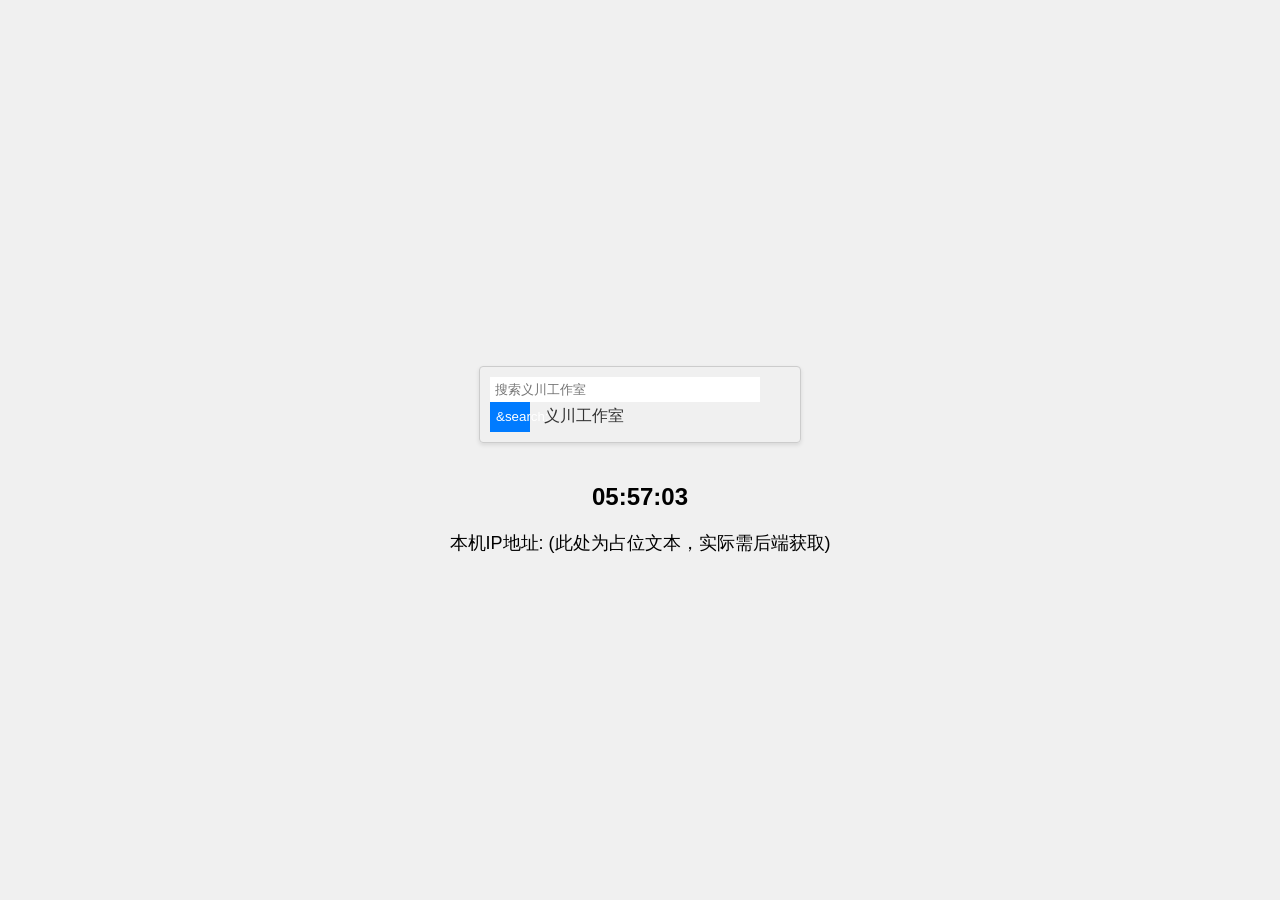
==== index.html @ f769bcee "Add files via upload" ====
<!DOCTYPE html>
<html lang="zh-CN">
<head>
    <meta charset="UTF-8">
    <meta name="viewport" content="width=device-width, initial-scale=1.0">
    <title>义川工作室页面</title>
    <style>
        body {
            font-family: Arial, sans-serif;
            margin: 0;
            padding: 0;
            display: flex;
            flex-direction: column;
            align-items: center;
            justify-content: center;
            height: 100vh;
            background-color: #f0f0f0;
        }
        .search-bar {
            margin-top: 20px;
            width: 300px;
            padding: 10px;
            border: 1px solid #ccc;
            border-radius: 4px;
            box-shadow: 0 2px 4px rgba(0, 0, 0, 0.1);
        }
        .search-bar input {
            width: calc(100% - 40px);
            padding: 5px;
            border: none;
            outline: none;
        }
        .search-bar button {
            width: 40px;
            height: 30px;
            border: none;
            background-color: #007bff;
            color: white;
            cursor: pointer;
        }
        .clock {
            margin-top: 40px;
            font-size: 24px;
            font-weight: bold;
        }
        .ip-address {
            margin-top: 20px;
            font-size: 18px;
        }
    </style>
</head>
<body>
    <div class="search-bar">
        <input type="text" placeholder="搜索义川工作室" readonly onfocus="this.blur()">
        <button>&search;</button>
        <span style="margin-left: 10px; font-size: 16px; color: #333;">义川工作室</span>
    </div>
    <div class="clock" id="clock"></div>
    <div class="ip-address" id="ip-address">本机IP地址: (此处为占位文本，实际需后端获取)</div>

    <script>
        function updateClock() {
            const now = new Date();
            const hours = String(now.getHours()).padStart(2, '0');
            const minutes = String(now.getMinutes()).padStart(2, '0');
            const seconds = String(now.getSeconds()).padStart(2, '0');
            document.getElementById('clock').textContent = `${hours}:${minutes}:${seconds}`;
        }

        setInterval(updateClock, 1000);
        updateClock(); // 立即执行一次以显示当前时间

        // 由于安全限制，网页无法直接获取客户端的本机IP地址，这里仅作为占位示例
        // 实际开发中，可以通过后端服务（如Node.js、PHP等）获取客户端IP地址，并通过Ajax等方式传递给前端显示
    </script>
</body>
</html>
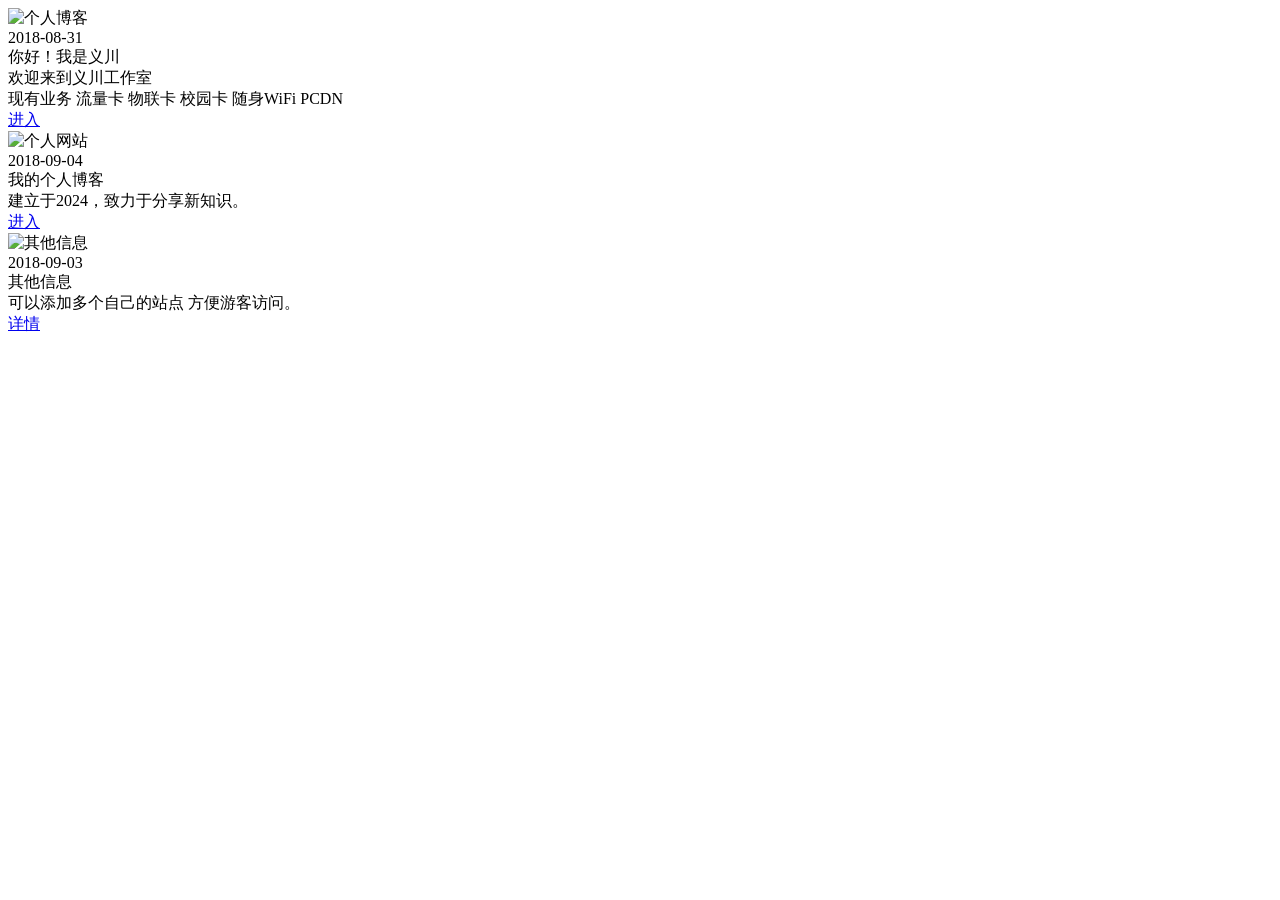
==== commit c51902be: "更新 index.html" ====
--- a/index.html
+++ b/index.html
@@ -1,77 +1,61 @@
 <!DOCTYPE html>
 <html lang="zh-CN">
+
 <head>
-    <meta charset="UTF-8">
-    <meta name="viewport" content="width=device-width, initial-scale=1.0">
-    <title>义川工作室页面</title>
-    <style>
-        body {
-            font-family: Arial, sans-serif;
-            margin: 0;
-            padding: 0;
-            display: flex;
-            flex-direction: column;
-            align-items: center;
-            justify-content: center;
-            height: 100vh;
-            background-color: #f0f0f0;
-        }
-        .search-bar {
-            margin-top: 20px;
-            width: 300px;
-            padding: 10px;
-            border: 1px solid #ccc;
-            border-radius: 4px;
-            box-shadow: 0 2px 4px rgba(0, 0, 0, 0.1);
-        }
-        .search-bar input {
-            width: calc(100% - 40px);
-            padding: 5px;
-            border: none;
-            outline: none;
-        }
-        .search-bar button {
-            width: 40px;
-            height: 30px;
-            border: none;
-            background-color: #007bff;
-            color: white;
-            cursor: pointer;
-        }
-        .clock {
-            margin-top: 40px;
-            font-size: 24px;
-            font-weight: bold;
-        }
-        .ip-address {
-            margin-top: 20px;
-            font-size: 18px;
-        }
-    </style>
+<meta charset="utf-8">
+<title>响应式个人介绍网页</title>
+<meta name="viewport" content="width=device-width, user-scalable=no, initial-scale=1.0, maximum-scale=1.0, minimum-scale=1.0">
+<link rel="stylesheet" href="css/normalize.min.css">
+<link rel="stylesheet" href="css/swiper.min.css">
+<link rel="stylesheet" href="css/style.css">
 </head>
+
 <body>
-    <div class="search-bar">
-        <input type="text" placeholder="搜索义川工作室" readonly onfocus="this.blur()">
-        <button>&search;</button>
-        <span style="margin-left: 10px; font-size: 16px; color: #333;">义川工作室</span>
+<div class="blog-slider">
+    <div class="blog-slider__wrp swiper-wrapper">
+        <div class="blog-slider__item swiper-slide">
+            <div class="blog-slider__img">
+                <img src="imgs/1.png" alt="个人博客">
+            </div>
+            <div class="blog-slider__content">
+                <span class="blog-slider__code">2018-08-31</span>
+                <div class="blog-slider__title">你好！我是义川</div>
+                <div class="blog-slider__text">欢迎来到义川工作室<br>现有业务 流量卡 物联卡 校园卡 随身WiFi PCDN</div>
+                <a href="#" class="blog-slider__button">进入</a>
+            </div>
+        </div>
+
+        <div class="blog-slider__item swiper-slide">
+            <div class="blog-slider__img">
+                <img src="imgs/2.png" alt="个人网站">
+            </div>
+            <div class="blog-slider__content">
+                <span class="blog-slider__code">2018-09-04</span>
+                <div class="blog-slider__title">我的个人博客</div>
+                <div class="blog-slider__text">建立于2024，致力于分享新知识。</div>
+                <a href="https://afqaq.com" class="blog-slider__button">进入</a>
+            </div>
+        </div>
+
+        <div class="blog-slider__item swiper-slide">
+            <div class="blog-slider__img">
+                <img src="imgs/3.png" alt="其他信息">
+            </div>
+            <div class="blog-slider__content">
+                <span class="blog-slider__code">2018-09-03</span>
+                <div class="blog-slider__title">其他信息</div>
+                <div class="blog-slider__text">可以添加多个自己的站点 方便游客访问。</div>
+                <a href="#" class="blog-slider__button">详情</a>
+            </div>
+        </div>
     </div>
-    <div class="clock" id="clock"></div>
-    <div class="ip-address" id="ip-address">本机IP地址: (此处为占位文本，实际需后端获取)</div>
+    <div class="blog-slider__pagination"></div>
+</div>
 
-    <script>
-        function updateClock() {
-            const now = new Date();
-            const hours = String(now.getHours()).padStart(2, '0');
-            const minutes = String(now.getMinutes()).padStart(2, '0');
-            const seconds = String(now.getSeconds()).padStart(2, '0');
-            document.getElementById('clock').textContent = `${hours}:${minutes}:${seconds}`;
-        }
+<script src="js/jquery.min.js"></script>
+<script src="js/swiper.min.js"></script>
+<script src="js/index.js"></script>
 
-        setInterval(updateClock, 1000);
-        updateClock(); // 立即执行一次以显示当前时间
+</body>
 
-        // 由于安全限制，网页无法直接获取客户端的本机IP地址，这里仅作为占位示例
-        // 实际开发中，可以通过后端服务（如Node.js、PHP等）获取客户端IP地址，并通过Ajax等方式传递给前端显示
-    </script>
-</body>
 </html>
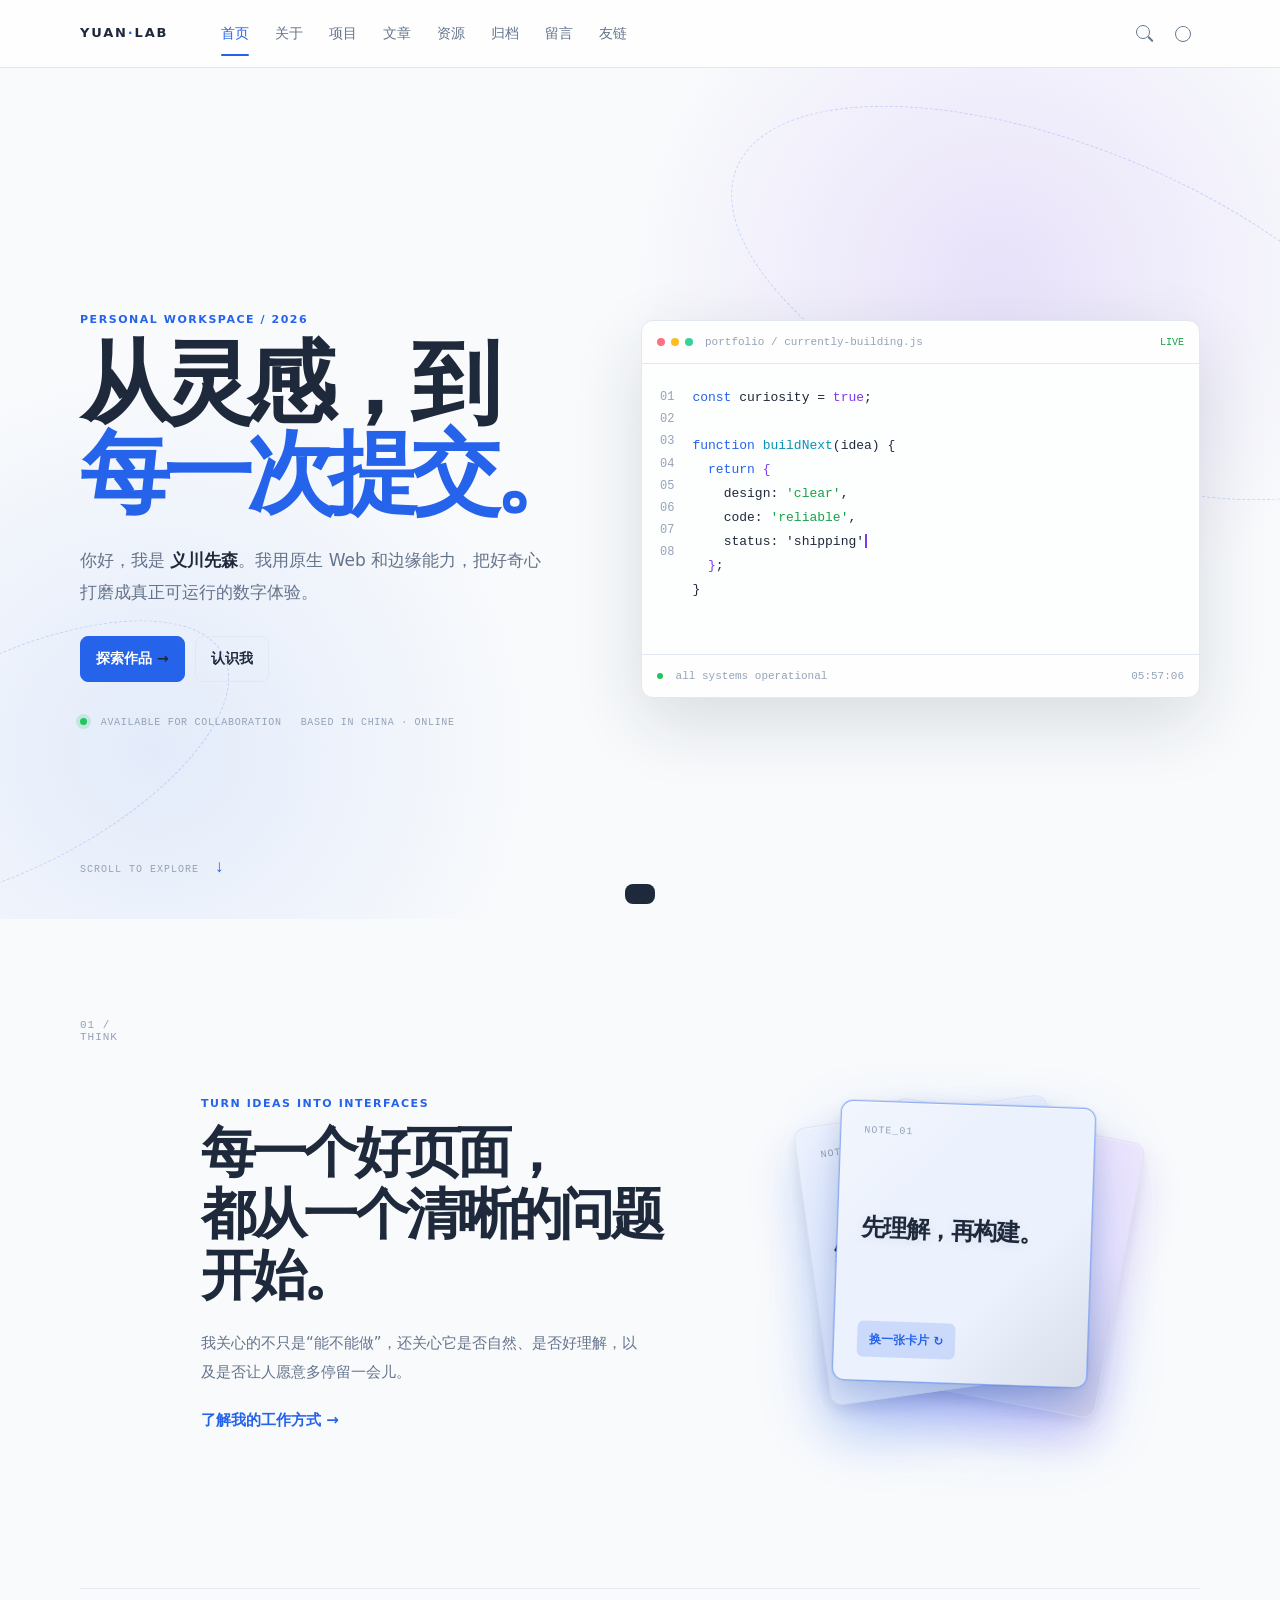
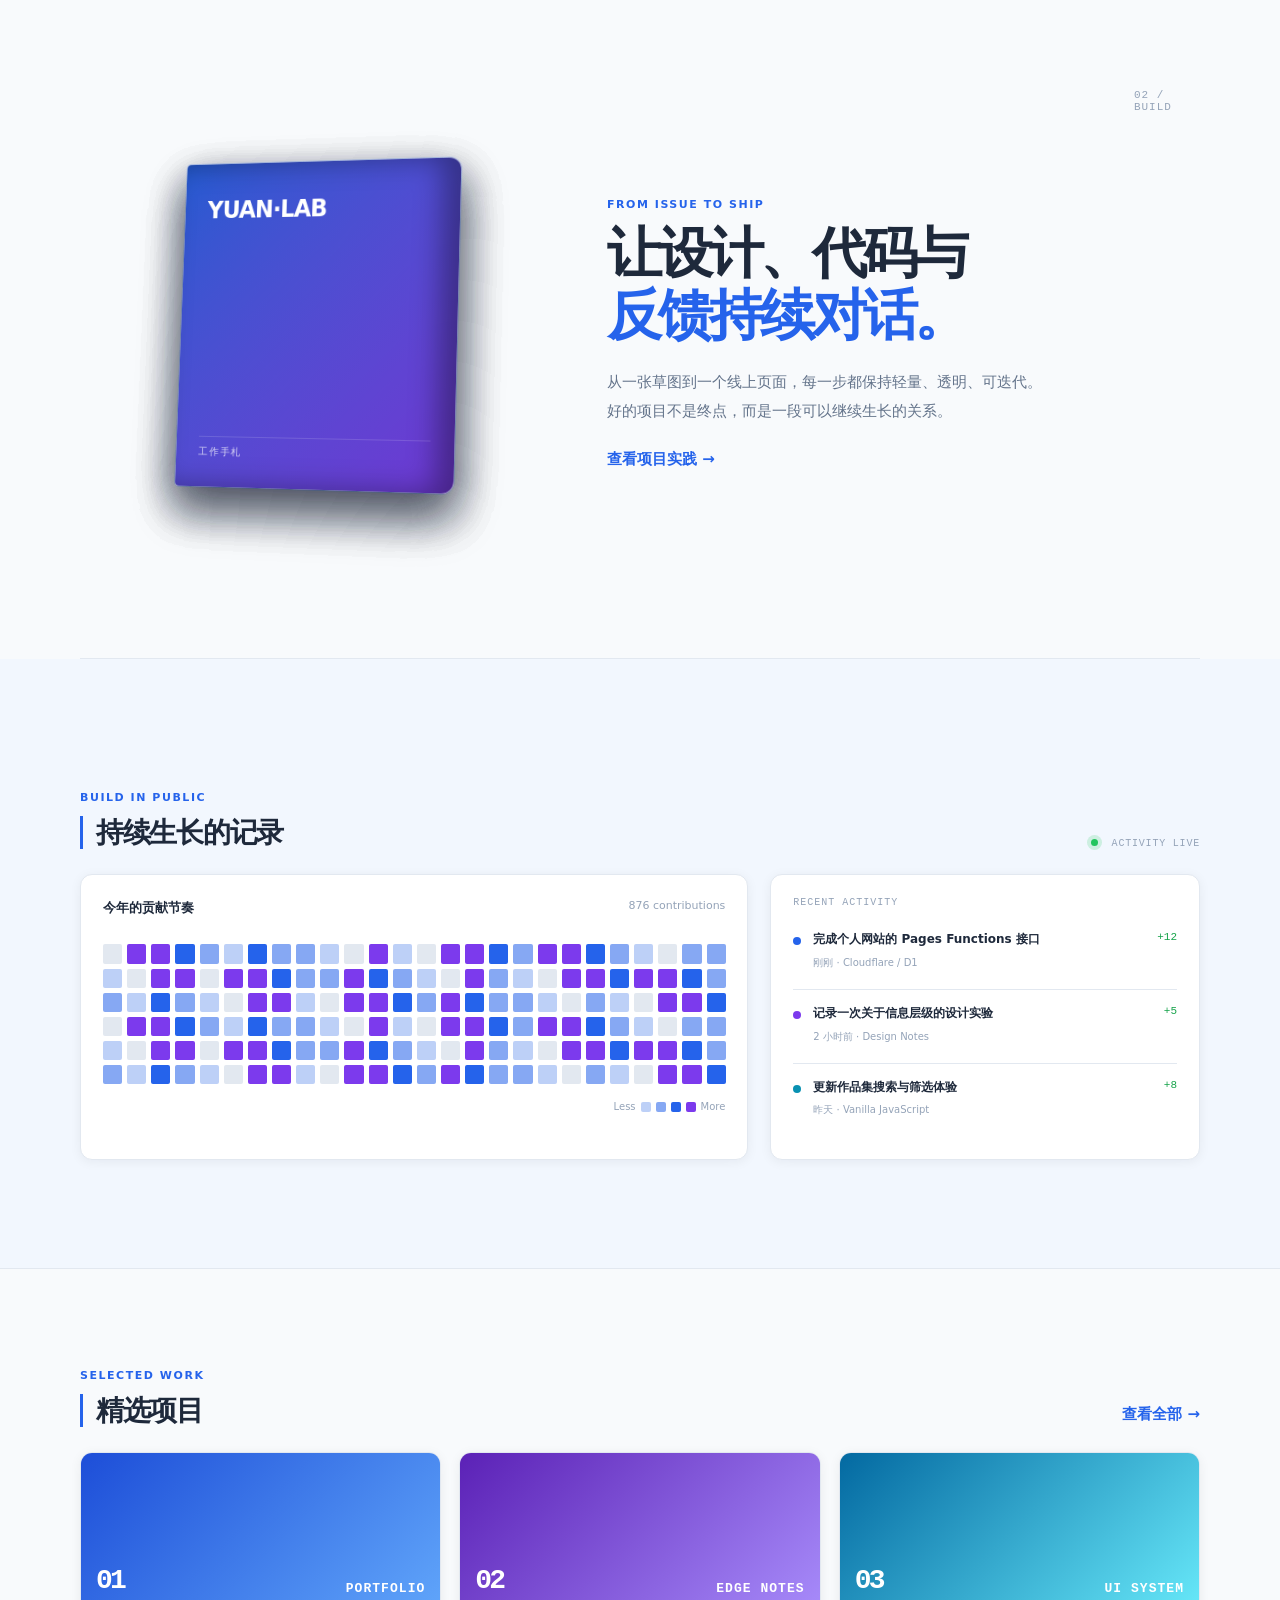
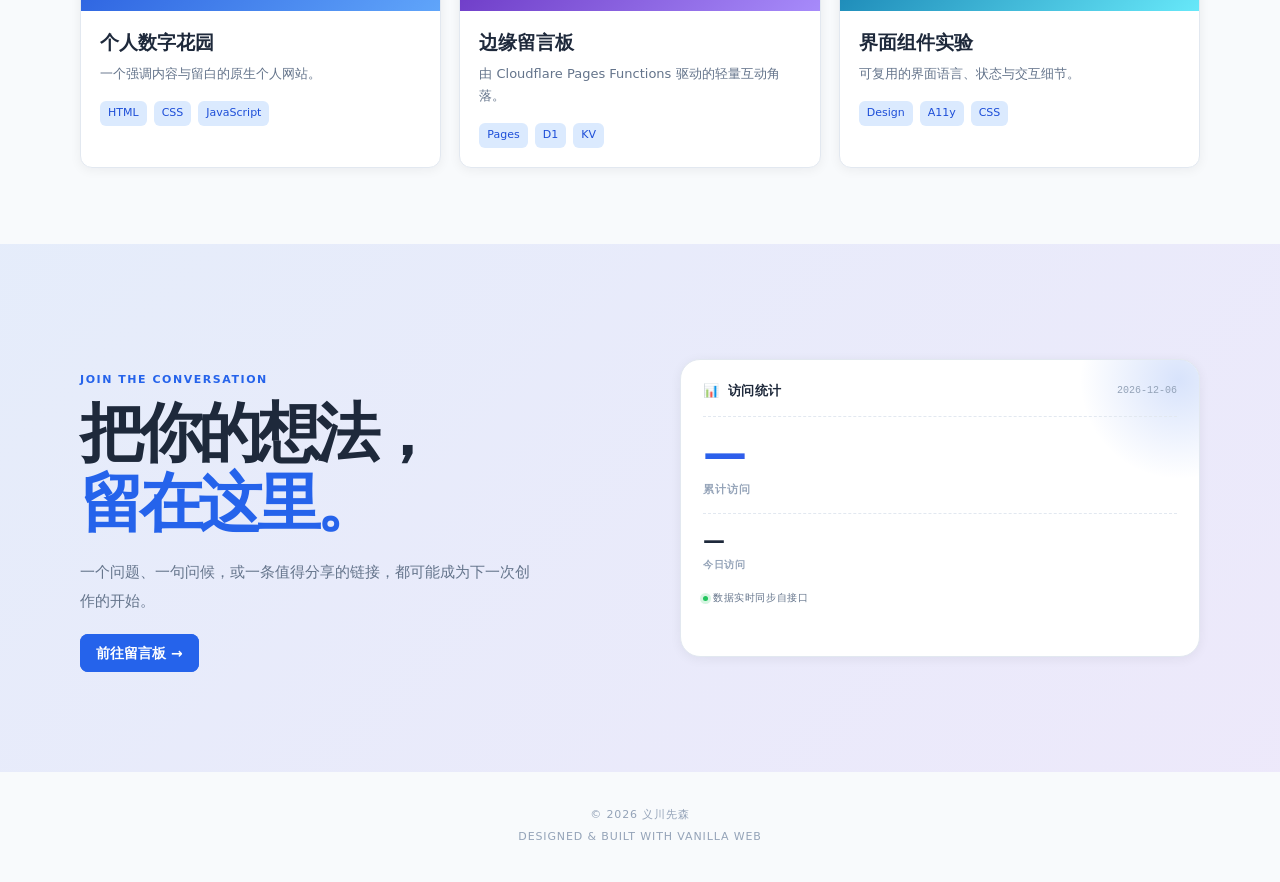
==== commit 470ad85d: "Add files via upload" ====
--- a/index.html
+++ b/index.html
@@ -1,61 +1,73 @@
-<!DOCTYPE html>
+<!-- 文件：index.html -->
+<!doctype html>
 <html lang="zh-CN">
+<head>
+  <meta charset="UTF-8">
+  <meta name="viewport" content="width=device-width, initial-scale=1.0">
+  <meta name="description" content="义川先森的个人作品集与数字工作台">
+  <title>义川先森 · 个人网站</title>
+  <link rel="stylesheet" href="assets/css/style.css">
+</head>
+<body data-page="home" class="gh-home">
+  <div class="scroll-progress" id="scrollProgress"></div>
+  <header class="site-header">
+    <div class="nav-shell">
+      <a class="brand" href="index.html">YUAN<span>·</span>LAB</a>
+      <button class="menu-button" type="button" aria-label="打开导航" aria-expanded="false"><i></i><i></i></button>
+      <nav class="site-nav" aria-label="主导航"><a href="index.html">首页</a><a href="about.html">关于</a><a href="projects.html">项目</a><a href="articles.html">文章</a><a href="resources.html">资源</a><a href="archive.html">归档</a><a href="guestbook.html">留言</a><a href="friends.html">友链</a></nav>
+      <div class="nav-actions"><button class="search-button" type="button" aria-label="搜索" title="搜索（Ctrl / ⌘ + K）"></button><button class="theme-button" type="button" aria-label="切换主题"><span></span></button></div>
+    </div>
+  </header>
+  <main>
+    <section class="launch-hero">
+      <div class="hero-orbit orbit-one" aria-hidden="true"></div><div class="hero-orbit orbit-two" aria-hidden="true"></div>
+      <div class="page-shell launch-layout">
+        <div class="launch-copy home-reveal"><p class="eyebrow">PERSONAL WORKSPACE / 2026</p><h1>从灵感，到<br><span>每一次提交。</span></h1><p>你好，我是 <b>义川先森</b>。我用原生 Web 和边缘能力，把好奇心打磨成真正可运行的数字体验。</p><div class="button-row"><a class="button button-primary" href="projects.html">探索作品 <b>→</b></a><a class="button button-secondary" href="about.html">认识我</a></div><div class="hero-proof"><span><i></i> AVAILABLE FOR COLLABORATION</span><span>BASED IN CHINA · ONLINE</span></div></div>
+        <div class="workbench home-reveal" id="workbench" aria-label="动态代码工作台">
+          <div class="workbench-top"><div class="traffic"><i></i><i></i><i></i></div><span>portfolio / currently-building.js</span><em id="workbenchState">LIVE</em></div>
+          <div class="code-area"><div class="code-numbers">01<br>02<br>03<br>04<br>05<br>06<br>07<br>08</div><pre><code><span class="code-key">const</span> curiosity = <span class="code-value">true</span>;
 
-<head>
-<meta charset="utf-8">
-<title>响应式个人介绍网页</title>
-<meta name="viewport" content="width=device-width, user-scalable=no, initial-scale=1.0, maximum-scale=1.0, minimum-scale=1.0">
-<link rel="stylesheet" href="css/normalize.min.css">
-<link rel="stylesheet" href="css/swiper.min.css">
-<link rel="stylesheet" href="css/style.css">
-</head>
+<span class="code-key">function</span> <span class="code-fn">buildNext</span>(idea) {
+  <span class="code-key">return</span> <span class="code-value">{</span>
+    design: <span class="code-string">'clear'</span>,
+    code: <span class="code-string">'reliable'</span>,
+    status: <span id="typingLine" class="typing-line"></span>
+  <span class="code-value">}</span>;
+}</code></pre></div>
+          <div class="workbench-bottom"><span><b></b> all systems operational</span><span id="workbenchClock">--:--:--</span></div>
+        </div>
+      </div>
+      <div class="hero-scroll">SCROLL TO EXPLORE <span>↓</span></div>
+    </section>
 
-<body>
-<div class="blog-slider">
-    <div class="blog-slider__wrp swiper-wrapper">
-        <div class="blog-slider__item swiper-slide">
-            <div class="blog-slider__img">
-                <img src="imgs/1.png" alt="个人博客">
-            </div>
-            <div class="blog-slider__content">
-                <span class="blog-slider__code">2018-08-31</span>
-                <div class="blog-slider__title">你好！我是义川</div>
-                <div class="blog-slider__text">欢迎来到义川工作室<br>现有业务 流量卡 物联卡 校园卡 随身WiFi PCDN</div>
-                <a href="#" class="blog-slider__button">进入</a>
-            </div>
+    <section class="story-section story-code page-shell home-reveal">
+      <div class="story-index">01 / THINK</div><div class="story-copy"><p class="eyebrow">TURN IDEAS INTO INTERFACES</p><h2>每一个好页面，<br>都从一个清晰的问题开始。</h2><p>我关心的不只是“能不能做”，还关心它是否自然、是否好理解，以及是否让人愿意多停留一会儿。</p><a class="text-link" href="about.html">了解我的工作方式 <span>→</span></a></div>
+      <div class="idea-stack" aria-label="交互式想法卡片"><article class="idea-card idea-back"><small>NOTE_03</small><strong>可访问性<br>也是美感</strong></article><article class="idea-card idea-mid"><small>NOTE_02</small><strong>细节决定<br>体验温度</strong></article><article class="idea-card idea-front" data-theme="0"><small id="ideaTag">NOTE_01</small><strong id="ideaText">先理解，再构建。</strong><button type="button" id="shuffleIdeas">换一张卡片 ↻</button></article></div>
+    </section>
+
+    <section class="story-section story-flow page-shell home-reveal">
+      <div class="book-scene" id="bookScene">
+        <div class="book-shadow"></div>
+        <div class="book" id="book" role="button" tabindex="0" aria-label="点击翻页">
+          <div class="book-cover book-cover-back"><span>WORKBOOK</span><em>v1.0</em></div>
+          <div class="book-page book-page-0"><div class="page-face page-face-front"><div class="page-num">01 / 04</div><div class="page-content"><h3>正在解决什么？</h3><p>从一个具体的问题出发，而不是从一个炫目的效果。把问题说清楚，答案才会有方向。</p><small class="page-tag">发现 · DISCOVER</small></div></div><div class="page-face page-face-back"><div class="page-back-num">01</div><div class="page-back-pattern"></div><div class="page-back-text">THINK</div></div></div>
+          <div class="book-page book-page-1"><div class="page-face page-face-front"><div class="page-num">02 / 04</div><div class="page-content"><h3>页面应该如何呼吸？</h3><p>安排信息的层次、留白的节奏与动效的语气，让用户自然而然地理解并做出行动。</p><small class="page-tag">设计 · DESIGN</small></div></div><div class="page-face page-face-back"><div class="page-back-num">02</div><div class="page-back-pattern"></div><div class="page-back-text">DESIGN</div></div></div>
+          <div class="book-page book-page-2"><div class="page-face page-face-front"><div class="page-num">03 / 04</div><div class="page-content"><h3>代码是否值得信任？</h3><p>可维护、可访问、可迭代——把工程的稳固，作为体验的地基。</p><small class="page-tag">构建 · BUILD</small></div></div><div class="page-face page-face-back"><div class="page-back-num">03</div><div class="page-back-pattern"></div><div class="page-back-text">BUILD</div></div></div>
+          <div class="book-page book-page-3"><div class="page-face page-face-front"><div class="page-num">04 / 04</div><div class="page-content"><h3>下一步怎样继续长？</h3><p>好的项目不是终点，而是一段可以持续生长的关系。上线只是对话的开始。</p><small class="page-tag">迭代 · ITERATE</small></div></div><div class="page-face page-face-back"><div class="page-back-num">04</div><div class="page-back-pattern"></div><div class="page-back-text">ITERATE</div></div></div>
+          <div class="book-cover book-cover-front"><span>YUAN·LAB</span><em>工作手札</em></div>
         </div>
+        </div>
+      </div>
+      <div class="story-copy"><p class="eyebrow">FROM ISSUE TO SHIP</p><h2>让设计、代码与<br><span>反馈持续对话。</span></h2><p>从一张草图到一个线上页面，每一步都保持轻量、透明、可迭代。好的项目不是终点，而是一段可以继续生长的关系。</p><a class="text-link" href="projects.html">查看项目实践 <span>→</span></a></div><div class="story-index">02 / BUILD</div>
+    </section>
 
-        <div class="blog-slider__item swiper-slide">
-            <div class="blog-slider__img">
-                <img src="imgs/2.png" alt="个人网站">
-            </div>
-            <div class="blog-slider__content">
-                <span class="blog-slider__code">2018-09-04</span>
-                <div class="blog-slider__title">我的个人博客</div>
-                <div class="blog-slider__text">建立于2024，致力于分享新知识。</div>
-                <a href="https://afqaq.com" class="blog-slider__button">进入</a>
-            </div>
-        </div>
+    <section class="activity-section home-reveal"><div class="page-shell"><div class="section-heading"><div><p class="eyebrow">BUILD IN PUBLIC</p><h2>持续生长的记录</h2></div><span class="live-label"><i></i> ACTIVITY LIVE</span></div><div class="activity-layout"><div class="contribution-card"><div class="contribution-head"><strong>今年的贡献节奏</strong><span id="contributionCount">0 contributions</span></div><div class="contribution-grid" id="contributionGrid" aria-label="贡献热力图"></div><div class="contribution-legend"><span>Less</span><i></i><i></i><i></i><i></i><span>More</span></div></div><div class="activity-stream"><p class="stream-title">RECENT ACTIVITY</p><article><i class="stream-dot blue"></i><div><strong>完成个人网站的 Pages Functions 接口</strong><small>刚刚 · Cloudflare / D1</small></div><span>+12</span></article><article><i class="stream-dot purple"></i><div><strong>记录一次关于信息层级的设计实验</strong><small>2 小时前 · Design Notes</small></div><span>+5</span></article><article><i class="stream-dot cyan"></i><div><strong>更新作品集搜索与筛选体验</strong><small>昨天 · Vanilla JavaScript</small></div><span>+8</span></article></div></div></div></section>
 
-        <div class="blog-slider__item swiper-slide">
-            <div class="blog-slider__img">
-                <img src="imgs/3.png" alt="其他信息">
-            </div>
-            <div class="blog-slider__content">
-                <span class="blog-slider__code">2018-09-03</span>
-                <div class="blog-slider__title">其他信息</div>
-                <div class="blog-slider__text">可以添加多个自己的站点 方便游客访问。</div>
-                <a href="#" class="blog-slider__button">详情</a>
-            </div>
-        </div>
-    </div>
-    <div class="blog-slider__pagination"></div>
-</div>
+    <section class="feature-section page-shell home-reveal"><div class="section-heading"><div><p class="eyebrow">SELECTED WORK</p><h2>精选项目</h2></div><a class="text-link" href="projects.html">查看全部 <span>→</span></a></div><div class="project-grid project-grid-home"><article class="project-card"><div class="cover cover-a"><small>01</small><span>PORTFOLIO</span></div><div class="card-content"><h3>个人数字花园</h3><p>一个强调内容与留白的原生个人网站。</p><div class="tag-row"><span>HTML</span><span>CSS</span><span>JavaScript</span></div></div></article><article class="project-card"><div class="cover cover-b"><small>02</small><span>EDGE NOTES</span></div><div class="card-content"><h3>边缘留言板</h3><p>由 Cloudflare Pages Functions 驱动的轻量互动角落。</p><div class="tag-row"><span>Pages</span><span>D1</span><span>KV</span></div></div></article><article class="project-card"><div class="cover cover-c"><small>03</small><span>UI SYSTEM</span></div><div class="card-content"><h3>界面组件实验</h3><p>可复用的界面语言、状态与交互细节。</p><div class="tag-row"><span>Design</span><span>A11y</span><span>CSS</span></div></div></article></div></section>
 
-<script src="js/jquery.min.js"></script>
-<script src="js/swiper.min.js"></script>
-<script src="js/index.js"></script>
-
-</body>
-
-</html>+    <section class="community-section home-reveal"><div class="page-shell community-grid"><div><p class="eyebrow">JOIN THE CONVERSATION</p><h2>把你的想法，<br><span>留在这里。</span></h2><p>一个问题、一句问候，或一条值得分享的链接，都可能成为下一次创作的开始。</p><a class="button button-primary" href="guestbook.html">前往留言板 <b>→</b></a></div><div class="visit-card"><div class="visit-top"><span>📊 访问统计</span><small id="visitDate">—</small></div><div class="visit-main"><strong id="visitTotal">—</strong><span>累计访问</span></div><div class="visit-meta"><div><em id="visitToday">—</em><small>今日访问</small></div></div><p class="visit-tip">数据实时同步自接口</p></div></div></div></section>
+  </main>
+  <footer class="site-footer"><p>© <span class="current-year"></span> <span class="replace-me">义川先森</span></p><p>DESIGNED &amp; BUILT WITH VANILLA WEB</p></footer>
+  <div class="search-dialog" id="searchDialog" aria-hidden="true"><div class="search-panel" role="dialog" aria-modal="true" aria-label="全站搜索"><div class="search-field"><span></span><input id="globalSearchInput" type="search" placeholder="搜索项目、技术栈…" autocomplete="off"><button id="clearGlobalSearch" type="button" aria-label="清空搜索">×</button><kbd>ESC</kbd></div><p>输入后按回车，跳转到项目页查看结果。</p></div></div>
+  <div class="toast" id="toast" role="status" aria-live="polite"></div><script src="assets/js/main.js"></script>
+</body></html>
--- a/assets/css/style.css
+++ b/assets/css/style.css
@@ -0,0 +1,297 @@
+/* 文件：assets/css/style.css */
+/* 全局设计 Token：亮色默认值 */
+:root{--bg:#f8fafc;--surface:#fff;--nav:rgba(255,255,255,.8);--primary:#2563eb;--primary-hover:#1d4ed8;--accent:#7c3aed;--text:#1e293b;--text-2:#64748b;--text-3:#94a3b8;--line:#e2e8f0;--soft:#eff6ff;--tag-bg:#dbeafe;--tag-text:#1d4ed8;--radius-sm:6px;--radius-md:12px;--radius-lg:20px;--shadow:0 2px 12px rgba(15,23,42,.06);--shadow-hover:0 8px 24px rgba(15,23,42,.1);--ease:cubic-bezier(.4,0,.2,1);--duration:240ms;color-scheme:light}
+/* 暗色 Token：body 类名切换 */
+body.dark{--bg:#0f172a;--surface:#1e293b;--nav:rgba(15,23,42,.8);--primary:#60a5fa;--primary-hover:#93c5fd;--accent:#a78bfa;--text:#f1f5f9;--text-2:#94a3b8;--text-3:#64748b;--line:#334155;--soft:#172b47;--tag-bg:#1d3b61;--tag-text:#93c5fd;--shadow:0 2px 12px rgba(0,0,0,.18);--shadow-hover:0 8px 24px rgba(0,0,0,.28);color-scheme:dark}
+@media(prefers-color-scheme:dark){body:not(.light){--bg:#0f172a;--surface:#1e293b;--nav:rgba(15,23,42,.8);--primary:#60a5fa;--primary-hover:#93c5fd;--accent:#a78bfa;--text:#f1f5f9;--text-2:#94a3b8;--text-3:#64748b;--line:#334155;--soft:#172b47;--tag-bg:#1d3b61;--tag-text:#93c5fd;--shadow:0 2px 12px rgba(0,0,0,.18);--shadow-hover:0 8px 24px rgba(0,0,0,.28);color-scheme:dark}}
+*{box-sizing:border-box}html{scroll-behavior:smooth}body{margin:0;background:var(--bg);color:var(--text);font:15px/1.7 system-ui,-apple-system,"Segoe UI","PingFang SC",sans-serif;transition:background var(--duration) var(--ease),color var(--duration) var(--ease)}button,input,textarea{font:inherit}button{cursor:pointer}a{color:inherit}.site-header{height:68px;position:sticky;top:0;z-index:20;background:var(--nav);border-bottom:1px solid var(--line);backdrop-filter:blur(16px);transition:background var(--duration) var(--ease)}.nav-shell,.page-shell{width:min(1120px,calc(100% - 48px));margin:auto}.nav-shell{height:100%;display:flex;align-items:center}.brand{font-weight:800;font-size:13px;letter-spacing:.14em;text-decoration:none}.brand span,.page-title span{color:var(--primary)}.site-nav{display:flex;align-items:center;gap:4px;margin-left:42px}.site-nav a{position:relative;color:var(--text-2);font-size:14px;text-decoration:none;padding:23px 11px;transition:color var(--duration) var(--ease)}.site-nav a:after{content:"";position:absolute;height:2px;border-radius:2px;background:var(--primary);left:11px;right:11px;bottom:12px;transform:scaleX(0);transition:transform var(--duration) var(--ease)}.site-nav a:hover,.site-nav a.active{color:var(--primary)}.site-nav a.active:after{transform:scaleX(1)}.nav-actions{display:flex;gap:5px;margin-left:auto}.search-button,.theme-button,.menu-button{width:34px;height:34px;border:0;background:transparent;border-radius:var(--radius-sm);position:relative;color:var(--text-2)}.search-button:hover,.theme-button:hover,.menu-button:hover{background:var(--soft);color:var(--primary)}.search-button:before{content:"";position:absolute;width:12px;height:12px;border:1.8px solid currentColor;border-radius:50%;left:9px;top:8px}.search-button:after{content:"";position:absolute;width:7px;height:1.8px;background:currentColor;rotate:45deg;left:20px;top:21px;border-radius:2px}.theme-button span{position:absolute;inset:9px;border:1.7px solid currentColor;border-radius:50%;overflow:hidden}.theme-button span:after{content:"";position:absolute;background:var(--nav);width:10px;height:10px;border-radius:50%;left:4px;top:-3px}.menu-button{display:none;margin-left:auto}.menu-button i{display:block;width:16px;height:1.5px;background:currentColor;margin:4px auto}.hero{text-align:center;min-height:510px;padding:80px 0 95px;display:flex;flex-direction:column;align-items:center;justify-content:center}.avatar{width:106px;height:106px;border-radius:50%;padding:3px;background:linear-gradient(135deg,var(--primary),var(--accent));display:grid;place-items:center;color:#fff;font-weight:800;font-size:29px;letter-spacing:-.1em;box-shadow:var(--shadow);background-clip:padding-box;border:1px solid transparent;position:relative;transition:transform var(--duration) var(--ease)}.avatar:before{content:"";position:absolute;inset:2px;border-radius:50%;background:linear-gradient(135deg,var(--primary),var(--accent));z-index:-1}.avatar:hover{transform:scale(1.055)}.eyebrow{color:var(--primary);font-size:11px;font-weight:700;letter-spacing:.14em;margin:22px 0 8px}.hero h1,.page-title{font-size:clamp(2.8rem,6vw,5rem);line-height:1.08;letter-spacing:-.07em;margin:0}.hero-copy,.page-lead{max-width:580px;color:var(--text-2);font-size:17px;margin:18px auto 28px}.button-row{display:flex;flex-wrap:wrap;justify-content:center;gap:10px}.button{padding:10px 15px;border-radius:8px;text-decoration:none;border:1px solid var(--line);font-weight:650;font-size:14px;transition:transform var(--duration) var(--ease),box-shadow var(--duration) var(--ease),background var(--duration) var(--ease)}.button:hover{transform:translateY(-2px);box-shadow:var(--shadow-hover)}.button-primary{background:var(--primary);border-color:var(--primary);color:#fff}.button-primary:hover{background:var(--primary-hover)}.button-secondary{background:transparent;color:var(--text)}.button-secondary:hover{background:var(--soft);color:var(--primary)}.feature-section,.content-section{padding:76px 0}.section-heading{display:flex;justify-content:space-between;align-items:end;margin-bottom:25px}.section-heading h2{font-size:28px;line-height:1.2;letter-spacing:-.045em;margin:0;padding-left:13px;border-left:3px solid var(--primary)}.text-link{color:var(--primary);font-weight:650;text-decoration:none}.text-link span{transition:translate var(--duration) var(--ease)}.text-link:hover span{translate:4px}.project-grid{display:grid;gap:18px}.project-grid-home{grid-template-columns:repeat(3,1fr)}.project-grid-full{grid-template-columns:repeat(2,1fr)}.project-card{background:var(--surface);border:1px solid var(--line);border-radius:var(--radius-md);overflow:hidden;box-shadow:var(--shadow);transition:transform var(--duration) var(--ease),box-shadow var(--duration) var(--ease)}.project-card:hover{transform:translateY(-4px);box-shadow:var(--shadow-hover)}.project-card:hover h3{color:var(--primary)}.cover{height:158px;position:relative;display:flex;align-items:end;justify-content:space-between;padding:15px;color:#fff;font:600 13px ui-monospace,SFMono-Regular,monospace;letter-spacing:.08em}.cover small{font-size:28px;letter-spacing:-.1em}.cover-a{background:linear-gradient(135deg,#1d4ed8,#60a5fa)}.cover-b{background:linear-gradient(135deg,#5b21b6,#a78bfa)}.cover-c{background:linear-gradient(135deg,#0369a1,#67e8f9)}.cover-d{background:linear-gradient(135deg,#9a3412,#fdba74)}.card-content{padding:19px}.card-content h3{font-size:19px;line-height:1.35;margin:0 0 7px;transition:color var(--duration) var(--ease)}.card-content p{color:var(--text-2);font-size:13px;margin:0 0 16px}.tag-row{display:flex;gap:7px;flex-wrap:wrap}.tag-row span{color:var(--tag-text);background:var(--tag-bg);font-size:11px;padding:3px 8px;border-radius:var(--radius-sm);transition:background var(--duration) var(--ease)}.visit-strip{background:var(--soft);border-top:1px solid var(--line);border-bottom:1px solid var(--line);text-align:center;padding:35px 0}.visit-strip p,.visit-strip span{color:var(--text-2);margin:0}.visit-strip strong{font-size:clamp(2.5rem,6vw,4rem);line-height:1;letter-spacing:-.08em;color:var(--primary);padding:0 8px}.visit-strip small{display:block;color:var(--text-3);font-size:11px;margin-top:9px}.site-footer{text-align:center;color:var(--text-3);font-size:11px;letter-spacing:.08em;padding:30px 20px}.site-footer p{margin:4px}.page-main{padding:72px 0 100px}.page-lead{margin:17px 0 40px}.title-rule{width:68px;border-top:2px solid var(--primary);margin:22px 0 38px}.intro-copy{max-width:800px;display:grid;grid-template-columns:1fr 1fr;gap:35px;font-size:17px;line-height:1.9}.intro-copy p{margin:0}.intro-copy strong{color:var(--primary)}.skill-groups{display:grid;grid-template-columns:repeat(3,1fr);gap:16px}.skill-groups article,.timeline article{background:var(--surface);border:1px solid var(--line);border-radius:var(--radius-md);padding:19px;box-shadow:var(--shadow);transition:transform var(--duration) var(--ease),box-shadow var(--duration) var(--ease)}.skill-groups article:hover,.timeline article:hover{transform:translateY(-3px);box-shadow:var(--shadow-hover)}.skill-groups h3{font-size:15px;margin:0 0 14px}.timeline{list-style:none;margin:0;padding:0 0 0 25px;border-left:1px solid var(--line)}.timeline li{display:grid;grid-template-columns:100px 1fr;gap:20px;position:relative;padding-bottom:24px}.timeline li:before{content:"";position:absolute;left:-30px;top:20px;width:9px;height:9px;border-radius:50%;background:var(--primary);box-shadow:0 0 0 4px var(--bg)}.timeline time{color:var(--primary);font-size:13px;font-weight:700;padding-top:17px}.timeline h3{font-size:16px;margin:0 0 5px}.timeline p{color:var(--text-2);font-size:14px;margin:0}.project-tools{display:flex;gap:16px;align-items:center;margin-bottom:16px}.inline-search{height:42px;min-width:285px;flex:1;display:flex;align-items:center;gap:8px;border:1px solid var(--line);border-radius:8px;background:var(--surface);padding:0 11px;transition:border var(--duration) var(--ease),box-shadow var(--duration) var(--ease)}.inline-search:focus-within{border-color:var(--primary);box-shadow:0 0 0 3px color-mix(in srgb,var(--primary) 16%,transparent)}.inline-search span,.search-field>span{width:14px;height:14px;border:1.5px solid var(--text-3);border-radius:50%;position:relative;flex:none}.inline-search span:after,.search-field>span:after{content:"";position:absolute;width:6px;height:1.5px;background:var(--text-3);rotate:45deg;right:-4px;bottom:-2px}.inline-search input,.search-field input{border:0;outline:0;background:transparent;color:var(--text);width:100%;min-width:0}.inline-search button,.search-field button{border:0;background:transparent;color:var(--text-3);font-size:20px;line-height:1}.filters{display:flex;gap:7px;flex-wrap:wrap}.filters button{border:1px solid var(--line);background:var(--surface);color:var(--text-2);padding:8px 11px;border-radius:var(--radius-sm);font-size:12px;transition:all var(--duration) var(--ease)}.filters button:hover,.filters button.active{color:#fff;background:var(--primary);border-color:var(--primary)}.search-summary{min-height:21px;color:var(--text-2);font-size:13px;margin:0 0 20px}.project-card .card-links{display:flex;gap:16px;border-top:1px solid var(--line);padding-top:15px;margin-top:16px}.card-links a{font-size:13px;color:var(--primary);font-weight:650;text-decoration:none}.empty-state{text-align:center;padding:65px 15px;border:1px dashed var(--line);border-radius:var(--radius-md);color:var(--text-2)}.empty-state strong{display:block;font-size:33px;color:var(--primary)}.empty-state h2{color:var(--text);font-size:18px;margin:10px 0 2px}.empty-state p{margin:0}.guestbook-layout{display:grid;grid-template-columns:minmax(270px,.75fr) 1.25fr;gap:52px}.message-form{background:var(--surface);border:1px solid var(--line);border-radius:var(--radius-md);box-shadow:var(--shadow);padding:22px}.message-form label{display:block;position:relative;color:var(--text-2);font-size:12px;margin-bottom:18px}.message-form input,.message-form textarea{width:100%;padding:10px 11px;margin-top:7px;border:1px solid var(--line);border-radius:8px;background:var(--bg);color:var(--text);outline:0;transition:border var(--duration) var(--ease),box-shadow var(--duration) var(--ease)}.message-form input:focus,.message-form textarea:focus{border-color:var(--primary);box-shadow:0 0 0 3px color-mix(in srgb,var(--primary) 16%,transparent)}.message-form textarea{min-height:125px;resize:vertical}.message-form small{position:absolute;right:9px;bottom:8px;font-size:10px;color:var(--text-3)}.message-form .button{float:right}.form-message{clear:both;min-height:22px;margin:17px 0 0;font-size:13px;color:var(--text-2)}.message-heading h2{border:0;padding:0;font-size:22px}.message-heading span{color:var(--text-3);font-size:12px}.message-list{border-top:1px solid var(--line)}.message-item{padding:19px 0;border-bottom:1px solid var(--line)}.message-meta{display:flex;gap:11px;align-items:baseline}.message-meta strong{font-size:14px}.message-meta time{font-size:11px;color:var(--text-3)}.message-item p{margin:8px 0 0;white-space:pre-wrap;line-height:1.8}.skeleton,.friend-skeleton{height:80px;margin:15px 0;border-radius:var(--radius-md);background:linear-gradient(90deg,var(--surface),var(--soft),var(--surface));background-size:200% 100%;animation:loading 1.1s infinite}.friend-search{max-width:480px;margin:0 0 12px}.friend-toolbar{display:flex;gap:12px;align-items:center;flex-wrap:wrap;margin-bottom:12px}.friend-toolbar .friend-search{margin:0;flex:1;min-width:240px}.teleport-button{display:inline-flex;align-items:center;gap:8px;height:42px;padding:0 18px;border:1px solid var(--line);border-radius:8px;background:linear-gradient(135deg,color-mix(in srgb,var(--primary) 12%,var(--surface)),color-mix(in srgb,var(--accent) 12%,var(--surface)));color:var(--text);font-size:13px;font-weight:650;position:relative;overflow:hidden;transition:transform var(--duration) var(--ease),box-shadow var(--duration) var(--ease),border-color var(--duration) var(--ease),letter-spacing .3s var(--ease)}.teleport-button:before{content:"";position:absolute;inset:-50% -110%;background:conic-gradient(from 0deg,color-mix(in srgb,var(--primary) 0%,transparent),color-mix(in srgb,var(--primary) 50%,transparent),color-mix(in srgb,var(--accent) 50%,transparent),color-mix(in srgb,var(--primary) 0%,transparent));animation:teleport-sheen 4s linear infinite;opacity:0;transition:opacity .4s var(--ease)}.teleport-button:after{content:"";position:absolute;inset:1px;border-radius:7px;background:inherit;z-index:0}.teleport-button>*{position:relative;z-index:1}.teleport-button b{color:var(--primary);font-style:normal;font-size:15px;transition:transform .9s cubic-bezier(.2,.8,.2,1),filter .3s var(--ease)}.teleport-button:hover{transform:translateY(-3px) scale(1.02);border-color:var(--primary);box-shadow:0 12px 28px color-mix(in srgb,var(--primary) 25%,transparent),0 0 0 1px color-mix(in srgb,var(--primary) 30%,transparent);letter-spacing:.04em}.teleport-button:hover:before{opacity:1}.teleport-button:hover b{transform:rotate(540deg);filter:drop-shadow(0 0 8px color-mix(in srgb,var(--primary) 60%,transparent))}.teleport-button:active{transform:translateY(-1px) scale(.98)}.teleport-button.clicked b{animation:teleport-warp .8s cubic-bezier(.5,0,.5,1)}.teleport-button.clicked{box-shadow:0 0 0 0 color-mix(in srgb,var(--primary) 60%,transparent),0 0 50px 15px color-mix(in srgb,var(--accent) 30%,transparent);animation:teleport-pulse .8s var(--ease)}@keyframes teleport-sheen{to{transform:rotate(360deg)}}@keyframes teleport-warp{0%{transform:scale(1) rotate(0)}40%{transform:scale(2) rotate(180deg);opacity:.4}100%{transform:scale(1) rotate(360deg)}}@keyframes teleport-pulse{0%{box-shadow:0 0 0 0 color-mix(in srgb,var(--primary) 60%,transparent)}60%{box-shadow:0 0 0 18px transparent}100%{box-shadow:0 0 0 0 transparent}}.friend-card.teleporting{animation:teleport-flash 1s var(--ease)}@keyframes teleport-flash{0%,100%{box-shadow:var(--shadow)}30%{box-shadow:0 0 0 4px color-mix(in srgb,var(--primary) 40%,transparent),0 12px 30px color-mix(in srgb,var(--primary) 30%,transparent);transform:translateY(-6px) scale(1.04)}}.friend-grid{display:grid;grid-template-columns:repeat(3,1fr);gap:16px}.friend-card{display:flex;align-items:center;gap:13px;min-height:105px;padding:17px;background:var(--surface);border:1px solid var(--line);border-radius:var(--radius-md);box-shadow:var(--shadow);text-decoration:none;transition:transform var(--duration) var(--ease),box-shadow var(--duration) var(--ease),border var(--duration) var(--ease)}.friend-card:hover{transform:translateY(-4px);border-color:var(--primary);box-shadow:var(--shadow-hover)}.friend-avatar{width:46px;height:46px;border-radius:50%;object-fit:cover;background:var(--soft);transition:transform var(--duration) var(--ease)}.friend-card:hover .friend-avatar{transform:rotate(6deg) scale(1.08)}.friend-card h2{font-size:15px;margin:0}.friend-card p{color:var(--text-2);font-size:12px;line-height:1.5;margin:4px 0 0}.friend-request{max-width:650px;margin-top:65px;padding:27px;background:var(--soft);border-radius:var(--radius-md)}.friend-request h2{font-size:25px;letter-spacing:-.04em;margin:5px 0 8px}.friend-request p:not(.eyebrow),.friend-request li{color:var(--text-2);font-size:14px}.friend-request ul{padding-left:20px}
+.contact-hint{color:var(--text-3);font-size:12px;letter-spacing:.04em}.contact-grid{display:grid;grid-template-columns:repeat(3,1fr);gap:14px}.contact-card{display:flex;align-items:center;gap:14px;padding:18px 19px;background:var(--surface);border:1px solid var(--line);border-radius:var(--radius-md);box-shadow:var(--shadow);text-decoration:none;color:var(--text);cursor:pointer;position:relative;overflow:hidden;transition:transform var(--duration) var(--ease),box-shadow var(--duration) var(--ease),border-color var(--duration) var(--ease)}.contact-card:before{content:"";position:absolute;inset:0;background:linear-gradient(135deg,color-mix(in srgb,var(--c) 10%,transparent),transparent 60%);opacity:0;transition:opacity var(--duration) var(--ease)}.contact-card:hover{transform:translateY(-4px);border-color:color-mix(in srgb,var(--c) 50%,var(--line));box-shadow:0 10px 26px color-mix(in srgb,var(--c) 18%,transparent)}.contact-card:hover:before{opacity:1}.contact-card:active{transform:translateY(-2px) scale(.99)}.contact-icon{flex:none;width:44px;height:44px;border-radius:12px;display:grid;place-items:center;color:#fff;background:var(--c);box-shadow:0 6px 14px color-mix(in srgb,var(--c) 32%,transparent);transition:transform var(--duration) var(--ease)}.contact-card:hover .contact-icon{transform:scale(1.08) rotate(-4deg)}.contact-icon svg{width:22px;height:22px}.contact-meta{display:flex;flex-direction:column;min-width:0;position:relative}.contact-meta strong{font-size:15px;letter-spacing:-.01em}.contact-meta small{color:var(--text-2);font-size:12px;margin-top:2px;overflow:hidden;text-overflow:ellipsis;white-space:nowrap}.contact-card.copied{border-color:var(--primary);box-shadow:0 0 0 3px color-mix(in srgb,var(--primary) 20%,transparent)}
+.about-hero{display:grid;grid-template-columns:auto 1fr;gap:48px;align-items:center;margin-bottom:30px}.about-portrait{position:relative;width:160px;height:160px;flex:none;display:grid;place-items:center}.about-avatar{width:120px;height:120px;border-radius:36px;background:var(--surface);display:block;overflow:hidden;box-shadow:0 18px 40px color-mix(in srgb,var(--primary) 30%,transparent);position:relative;z-index:2;transition:transform var(--duration) var(--ease);
+  -webkit-mask:radial-gradient(#000,#000);mask:radial-gradient(#000,#000);isolation:isolate;backface-visibility:hidden;will-change:transform;
+  -webkit-mask-size:100% 100%;mask-size:100% 100%}
+.about-avatar img{width:100%;height:100%;object-fit:cover;object-position:center;display:block;border:0;outline:0;border-radius:36px;box-sizing:border-box;isolation:isolate;backface-visibility:hidden}.about-portrait:hover .about-avatar{transform:rotate(-6deg) scale(1.04)}.about-ring{position:absolute;inset:0;border:1.5px dashed color-mix(in srgb,var(--primary) 35%,transparent);border-radius:50%;animation:about-spin 24s linear infinite}.about-orb{position:absolute;width:18px;height:18px;border-radius:50%;background:var(--accent);top:6px;right:14px;box-shadow:0 0 0 5px color-mix(in srgb,var(--accent) 18%,transparent);animation:about-spin 24s linear infinite reverse;transform-origin:68px 74px}@keyframes about-spin{to{transform:rotate(360deg)}}.about-intro{min-width:0}.about-intro .intro-copy{margin-top:0}.search-dialog{position:fixed;inset:0;z-index:50;display:grid;place-items:start center;padding-top:16vh;background:rgba(15,23,42,.36);opacity:0;visibility:hidden;transition:all var(--duration) var(--ease)}.search-dialog.open{opacity:1;visibility:visible}.search-panel{width:min(590px,calc(100% - 32px));background:var(--surface);border:1px solid var(--line);border-radius:var(--radius-md);box-shadow:0 24px 70px rgba(15,23,42,.22);padding:15px;transform:translateY(-12px);transition:transform var(--duration) var(--ease)}.search-dialog.open .search-panel{transform:none}.search-field{height:46px;display:flex;align-items:center;gap:10px;border:1px solid var(--line);border-radius:8px;padding:0 11px}.search-field:focus-within{border-color:var(--primary);box-shadow:0 0 0 3px color-mix(in srgb,var(--primary) 16%,transparent)}.search-field kbd{font:10px ui-monospace,monospace;color:var(--text-3);padding:2px 5px;border:1px solid var(--line);border-radius:4px}.search-panel p{margin:12px 3px 1px;color:var(--text-3);font-size:12px}.toast{position:fixed;left:50%;bottom:24px;z-index:60;padding:10px 15px;border-radius:8px;background:var(--text);color:var(--surface);font-size:13px;translate:-50% 140%;transition:translate var(--duration) var(--ease)}.toast.show{translate:-50% 0}@keyframes loading{to{background-position:-200% 0}}.reveal{animation:fade-up .5s var(--ease) both}@keyframes fade-up{from{opacity:0;transform:translateY(10px)}to{opacity:1;transform:none}}
+/* 首页长页动态叙事 */
+.scroll-progress{position:fixed;z-index:40;top:0;left:0;height:2px;width:0;background:linear-gradient(90deg,var(--primary),var(--accent));transition:width 80ms linear}.launch-hero{min-height:calc(100vh - 68px);padding:92px 0 42px;position:relative;isolation:isolate;overflow:hidden;background:radial-gradient(circle at 78% 25%,color-mix(in srgb,var(--accent) 13%,transparent),transparent 31%),radial-gradient(circle at 12% 80%,color-mix(in srgb,var(--primary) 10%,transparent),transparent 29%)}.launch-layout{min-height:calc(100vh - 202px);display:grid;grid-template-columns:.92fr 1.08fr;gap:64px;align-items:center}.launch-copy h1{font-size:clamp(3.6rem,7vw,6.6rem);line-height:1.01;letter-spacing:-.08em;margin:0}.launch-copy h1 span,.story-copy h2 span,.community-section h2 span{color:var(--primary)}.launch-copy>p:not(.eyebrow){max-width:470px;color:var(--text-2);font-size:17px;line-height:1.9;margin:25px 0 28px}.launch-copy b{color:var(--text)}.launch-copy .button-row{justify-content:flex-start}.hero-proof{display:flex;gap:19px;flex-wrap:wrap;color:var(--text-3);font:10px ui-monospace,SFMono-Regular,monospace;letter-spacing:.07em;margin-top:35px}.hero-proof i,.live-label i{display:inline-block;width:7px;height:7px;background:#22c55e;border-radius:50%;box-shadow:0 0 0 4px color-mix(in srgb,#22c55e 18%,transparent);margin-right:7px}.workbench{background:color-mix(in srgb,var(--surface) 94%,var(--soft));border:1px solid var(--line);box-shadow:0 24px 70px color-mix(in srgb,var(--text) 14%,transparent);border-radius:var(--radius-md);overflow:hidden;transform:perspective(1000px) rotateY(-4deg) rotateX(2deg);transition:transform .5s var(--ease),box-shadow .5s var(--ease)}.workbench:hover{transform:perspective(1000px) rotateY(0) rotateX(0) translateY(-5px);box-shadow:0 30px 80px color-mix(in srgb,var(--primary) 18%,transparent)}.workbench-top,.workbench-bottom{height:43px;display:flex;align-items:center;padding:0 15px;border-bottom:1px solid var(--line);font:11px ui-monospace,SFMono-Regular,monospace;color:var(--text-3)}.traffic{display:flex;gap:6px;margin-right:12px}.traffic i{width:8px;height:8px;border-radius:50%;background:var(--line)}.traffic i:first-child{background:#fb7185}.traffic i:nth-child(2){background:#fbbf24}.traffic i:last-child{background:#34d399}.workbench-top em{margin-left:auto;font-style:normal;color:#16a34a;font-size:10px}.code-area{display:flex;min-height:290px;padding:22px 0;background:color-mix(in srgb,var(--surface) 76%,var(--bg))}.code-numbers{padding:0 18px;color:var(--text-3);font:12px/1.85 ui-monospace,SFMono-Regular,monospace;text-align:right;user-select:none}.code-area pre{margin:0;white-space:pre-wrap;font:13px/1.85 ui-monospace,SFMono-Regular,monospace;color:var(--text)}.code-key{color:var(--primary)}.code-value{color:var(--accent)}.code-fn{color:#0891b2}.code-string{color:#16a34a}.typing-line:after{content:'';display:inline-block;width:2px;height:1.05em;margin-left:1px;vertical-align:-.18em;background:var(--accent);animation:blink .8s step-end infinite}@keyframes blink{50%{border-color:transparent}}.workbench-bottom{border-bottom:0;border-top:1px solid var(--line);justify-content:space-between}.workbench-bottom b{display:inline-block;width:6px;height:6px;border-radius:50%;background:#22c55e;margin-right:6px}.hero-orbit{position:absolute;z-index:-1;border:1px dashed color-mix(in srgb,var(--primary) 22%,transparent);border-radius:50%;pointer-events:none}.orbit-one{width:720px;height:310px;right:-150px;top:80px;rotate:22deg;animation:orbit-drift 18s ease-in-out infinite}.orbit-two{width:480px;height:210px;left:-230px;bottom:50px;rotate:-27deg;animation:orbit-drift 22s ease-in-out -6s infinite}@keyframes orbit-drift{50%{translate:0 18px;rotate:30deg}}.hero-scroll{width:min(1120px,calc(100% - 48px));margin:auto;color:var(--text-3);font:10px ui-monospace,SFMono-Regular,monospace;letter-spacing:.1em}.hero-scroll span{display:inline-block;color:var(--primary);font-size:17px;margin-left:8px;animation:down 1.5s ease-in-out infinite}@keyframes down{50%{translate:0 5px}}.story-section{display:grid;grid-template-columns:.14fr 1fr 1fr;gap:55px;align-items:center;min-height:670px;padding:100px 0;border-bottom:1px solid var(--line)}.story-index{align-self:start;color:var(--text-3);font:11px ui-monospace,SFMono-Regular,monospace;letter-spacing:.09em}.story-copy h2{font-size:clamp(2.35rem,4.3vw,4.4rem);line-height:1.12;letter-spacing:-.07em;margin:0}.story-copy p:not(.eyebrow){max-width:440px;color:var(--text-2);line-height:1.9;margin:22px 0}.idea-stack{height:340px;position:relative;perspective:1000px}.idea-card{position:absolute;width:255px;height:280px;left:50%;top:20px;padding:23px;border:1px solid var(--line);border-radius:var(--radius-md);display:flex;flex-direction:column;background:var(--surface);transition:transform .55s var(--ease),background .55s var(--ease),box-shadow .55s var(--ease),border-color .55s var(--ease)}.idea-card:before{content:"";position:absolute;inset:0;border-radius:var(--radius-md);background:linear-gradient(135deg,rgba(255,255,255,.35) 0%,transparent 35%,transparent 65%,rgba(0,0,0,.08) 100%);pointer-events:none}.idea-card small{font:10px ui-monospace,SFMono-Regular,monospace;color:var(--text-3);letter-spacing:.1em;position:relative}.idea-card strong{font-size:27px;line-height:1.15;letter-spacing:-.06em;margin:auto 0;position:relative;text-shadow:0 2px 12px rgba(15,23,42,.08)}.idea-back{transform:translateX(-38%) translateY(14px) rotate(11deg);background:color-mix(in srgb,var(--accent) 12%,var(--surface));box-shadow:0 22px 45px color-mix(in srgb,var(--accent) 20%,transparent),0 6px 14px rgba(15,23,42,.08),inset 0 1px 0 rgba(255,255,255,.4)}.idea-mid{transform:translateX(-60%) translateY(6px) rotate(-8deg);background:color-mix(in srgb,var(--primary) 10%,var(--surface));box-shadow:0 28px 55px color-mix(in srgb,var(--primary) 20%,transparent),0 8px 16px rgba(15,23,42,.09),inset 0 1px 0 rgba(255,255,255,.4)}.idea-front{transform:translateX(-50%) rotate(2deg);z-index:2;border-color:color-mix(in srgb,var(--primary) 45%,transparent);box-shadow:0 36px 72px color-mix(in srgb,var(--primary) 26%,transparent),0 12px 24px rgba(15,23,42,.12),inset 0 1px 0 rgba(255,255,255,.5),0 0 0 1px color-mix(in srgb,var(--primary) 12%,transparent)}.idea-front:hover{transform:translateX(-50%) rotate(0) translateY(-6px) scale(1.02);box-shadow:0 48px 96px color-mix(in srgb,var(--primary) 32%,transparent),0 18px 36px rgba(15,23,42,.16),inset 0 1px 0 rgba(255,255,255,.5),0 0 0 2px color-mix(in srgb,var(--primary) 22%,transparent)}.idea-front strong{transition:opacity .3s var(--ease);font-size:24px}.idea-front button{align-self:flex-start;border:0;background:var(--soft);color:var(--primary);padding:8px 12px;border-radius:var(--radius-sm);font-size:12px;font-weight:650;transition:background .3s var(--ease),color .3s var(--ease),transform .3s var(--ease),box-shadow .3s var(--ease);position:relative}.idea-front button:hover{transform:translateY(-2px);box-shadow:0 6px 14px color-mix(in srgb,var(--primary) 25%,transparent)}.idea-stack:hover .idea-back{transform:translateX(-34%) translateY(16px) rotate(14deg)}.idea-stack:hover .idea-mid{transform:translateX(-56%) translateY(8px) rotate(-11deg)}
+.idea-front[data-theme="0"]{background:color-mix(in srgb,var(--primary) 9%,var(--surface))}.idea-front[data-theme="0"] button{background:color-mix(in srgb,var(--primary) 16%,transparent);color:var(--primary)}
+.idea-front[data-theme="1"]{background:color-mix(in srgb,var(--accent) 13%,var(--surface));border-color:color-mix(in srgb,var(--accent) 40%,transparent)}.idea-front[data-theme="1"] button{background:color-mix(in srgb,var(--accent) 16%,transparent);color:var(--accent)}
+.idea-front[data-theme="2"]{background:color-mix(in srgb,#0891b2 13%,var(--surface));border-color:color-mix(in srgb,#0891b2 40%,transparent)}.idea-front[data-theme="2"] button{background:color-mix(in srgb,#0891b2 16%,transparent);color:#0891b2}
+.idea-front[data-theme="3"]{background:color-mix(in srgb,#f59e0b 15%,var(--surface));border-color:color-mix(in srgb,#f59e0b 42%,transparent)}.idea-front[data-theme="3"] button{background:color-mix(in srgb,#f59e0b 18%,transparent);color:#b45309}
+.idea-front[data-theme="4"]{background:color-mix(in srgb,#e11d48 13%,var(--surface));border-color:color-mix(in srgb,#e11d48 40%,transparent)}.idea-front[data-theme="4"] button{background:color-mix(in srgb,#e11d48 16%,transparent);color:#e11d48}
+.idea-front[data-theme="5"]{background:color-mix(in srgb,#16a34a 13%,var(--surface));border-color:color-mix(in srgb,#16a34a 40%,transparent)}.idea-front[data-theme="5"] button{background:color-mix(in srgb,#16a34a 16%,transparent);color:#16a34a}.idea-stack.shuffled .idea-back{transform:translateX(-58%) rotate(-8deg)}.idea-stack.shuffled .idea-mid{transform:translateX(-42%) rotate(12deg)}.idea-stack.shuffled .idea-front{transform:translateX(-50%) rotate(-3deg) translateY(-11px)}.story-flow{grid-template-columns:1fr 1fr .14fr}.book-scene{height:390px;position:relative;display:flex;flex-direction:column;align-items:center;justify-content:center;perspective:1800px}.book-shadow{position:absolute;bottom:30px;width:340px;height:28px;background:radial-gradient(ellipse at center,color-mix(in srgb,var(--text) 22%,transparent) 0%,transparent 70%);filter:blur(10px);z-index:0}.book{position:relative;width:290px;height:330px;transform-style:preserve-3d;transform:rotateY(-18deg) rotateX(6deg);transition:transform .6s var(--ease);z-index:1}.book-scene:hover .book,.book.playing{transform:rotateY(-6deg) rotateX(2deg) translateY(-5px)}.book-cover,.book-page{position:absolute;inset:0;border-radius:4px 12px 12px 4px;overflow:hidden;backface-visibility:hidden;transform-origin:left center;transition:transform 1.1s cubic-bezier(.77,0,.175,1),box-shadow .6s var(--ease)}.book-cover{background:linear-gradient(135deg,color-mix(in srgb,var(--primary) 85%,#1e293b),color-mix(in srgb,var(--accent) 85%,#1e293b));color:#fff;padding:28px 24px;display:flex;flex-direction:column;justify-content:space-between;box-shadow:inset -18px 0 28px rgba(0,0,0,.35),0 22px 48px rgba(15,23,42,.3),0 0 0 1px color-mix(in srgb,var(--primary) 25%,transparent);z-index:5}.book-cover span{font-size:24px;font-weight:800;letter-spacing:-.04em}.book-cover em{font-style:normal;font:10px ui-monospace,monospace;letter-spacing:.18em;opacity:.78;padding-top:8px;border-top:1px solid rgba(255,255,255,.18)}.book-cover-back{transform:rotateY(180deg);z-index:1;background:linear-gradient(135deg,color-mix(in srgb,#1e293b 80%,var(--primary)),color-mix(in srgb,#0f172a 80%,var(--accent)));box-shadow:inset 18px 0 28px rgba(0,0,0,.4),0 18px 40px rgba(15,23,42,.3)}.book-page{background:linear-gradient(180deg,#fffaf5 0%,#f8f4ee 100%);padding:0;display:flex;flex-direction:column;box-shadow:inset -18px 0 24px rgba(0,0,0,.06),0 20px 44px rgba(15,23,42,.22),inset 1px 0 0 rgba(0,0,0,.04)}.book-page:after{content:"";position:absolute;left:0;top:0;bottom:0;width:2px;background:linear-gradient(180deg,transparent,rgba(0,0,0,.1),transparent)}.page-face{position:absolute;inset:0;backface-visibility:hidden;padding:26px 24px;display:flex;flex-direction:column}.page-face-front{background:linear-gradient(180deg,#fffaf5 0%,#f8f4ee 100%)}.page-face-back{transform:rotateY(180deg);background:linear-gradient(180deg,#f0ebe3 0%,#e8e0d4 100%);align-items:center;justify-content:center;text-align:center;padding:20px}.page-face-back .page-back-num{position:absolute;top:20px;left:24px;font:10px ui-monospace,monospace;color:var(--text-3);letter-spacing:.12em}.page-face-back .page-back-text{font-size:28px;font-weight:800;color:color-mix(in srgb,var(--primary) 55%,transparent);letter-spacing:-.04em;opacity:.6}.page-face-back .page-back-pattern{position:absolute;inset:0;background-image:repeating-linear-gradient(135deg,transparent 0px,transparent 20px,color-mix(in srgb,var(--primary) 6%,transparent) 20px,color-mix(in srgb,var(--primary) 6%,transparent) 21px);pointer-events:none;opacity:.5}.page-num{font:10px ui-monospace,monospace;color:var(--text-3);letter-spacing:.12em;margin-bottom:16px;position:relative}.page-content{flex:1;display:flex;flex-direction:column;justify-content:center;gap:10px;position:relative}.page-content h3{font-size:21px;line-height:1.25;letter-spacing:-.03em;margin:0;color:var(--text)}.page-content p{color:var(--text-2);font-size:13px;line-height:1.75;margin:0}.page-tag{margin-top:6px;font:650 10px ui-monospace,monospace;color:var(--primary);letter-spacing:.12em;padding:5px 10px;background:color-mix(in srgb,var(--primary) 12%,transparent);border-radius:4px;align-self:flex-start;position:relative}.book-page-0{z-index:4}.book-page-1{z-index:3}.book-page-2{z-index:2}.book-page-3{z-index:1}.book.flipping-0 .book-cover-front{transform:rotateY(-170deg);box-shadow:inset 18px 0 28px rgba(0,0,0,.3),0 22px 48px rgba(15,23,42,.3)}.book.flipping-1 .book-page-0{transform:rotateY(-170deg)}.book.flipping-2 .book-page-1{transform:rotateY(-170deg)}.book.flipping-3 .book-page-2{transform:rotateY(-170deg)}.book-page:after{z-index:3}.book-cover{z-index:5}.book{cursor:pointer;outline:none}.book:focus{box-shadow:0 0 0 3px color-mix(in srgb,var(--primary) 20%,transparent)}.activity-section{padding:108px 0;background:color-mix(in srgb,var(--soft) 68%,var(--bg));border-bottom:1px solid var(--line)}.live-label{color:var(--text-3);font:10px ui-monospace,SFMono-Regular,monospace;letter-spacing:.08em}.activity-layout{display:grid;grid-template-columns:1.4fr .9fr;gap:22px}.contribution-card,.activity-stream{padding:22px;background:var(--surface);border:1px solid var(--line);border-radius:var(--radius-md);box-shadow:var(--shadow)}.contribution-head{display:flex;justify-content:space-between;gap:20px;font-size:13px}.contribution-head span{color:var(--text-3);font-size:11px}.contribution-grid{display:grid;grid-template-columns:repeat(26,1fr);gap:5px;margin-top:25px}.contribution-grid i{display:block;aspect-ratio:1;border-radius:2px;background:var(--line);transition:transform .2s var(--ease)}.contribution-grid i:hover{transform:scale(1.6);outline:2px solid var(--surface);z-index:1}.contribution-grid i[data-level="1"]{background:color-mix(in srgb,var(--primary) 28%,var(--bg))}.contribution-grid i[data-level="2"]{background:color-mix(in srgb,var(--primary) 54%,var(--bg))}.contribution-grid i[data-level="3"]{background:var(--primary)}.contribution-grid i[data-level="4"]{background:var(--accent)}.contribution-legend{display:flex;gap:5px;align-items:center;justify-content:flex-end;color:var(--text-3);font-size:10px;margin-top:14px}.contribution-legend i{width:10px;height:10px;border-radius:2px;background:var(--line)}.contribution-legend i:nth-of-type(1){background:color-mix(in srgb,var(--primary) 28%,var(--bg))}.contribution-legend i:nth-of-type(2){background:color-mix(in srgb,var(--primary) 54%,var(--bg))}.contribution-legend i:nth-of-type(3){background:var(--primary)}.contribution-legend i:nth-of-type(4){background:var(--accent)}.stream-title{margin:0 0 8px;color:var(--text-3);font:10px ui-monospace,SFMono-Regular,monospace;letter-spacing:.1em}.activity-stream article{display:grid;grid-template-columns:10px 1fr auto;gap:10px;padding:15px 0;border-bottom:1px solid var(--line)}.activity-stream article:last-child{border:0}.stream-dot{width:8px;height:8px;border-radius:50%;margin-top:6px}.stream-dot.blue{background:var(--primary)}.stream-dot.purple{background:var(--accent)}.stream-dot.cyan{background:#0891b2}.activity-stream strong{display:block;font-size:12px;line-height:1.45}.activity-stream small{color:var(--text-3);font-size:10px}.activity-stream article>span{font:11px ui-monospace,SFMono-Regular,monospace;color:#16a34a}.community-section{padding:105px 0;background:linear-gradient(135deg,color-mix(in srgb,var(--primary) 9%,var(--bg)),color-mix(in srgb,var(--accent) 9%,var(--bg)))}.community-grid{display:grid;grid-template-columns:1fr 1fr;gap:80px;align-items:center}.community-grid>div:last-child{display:flex;justify-content:center}.community-section h2{font-size:clamp(2.7rem,5vw,4.8rem);letter-spacing:-.08em;line-height:1.1;margin:5px 0 20px}.community-section>p,.community-grid>div>p:not(.eyebrow){max-width:450px;color:var(--text-2);line-height:1.9;margin-bottom:26px}
+.visit-card{background:var(--surface);border:1px solid var(--line);border-radius:var(--radius-lg);box-shadow:var(--shadow);padding:22px;display:flex;flex-direction:column;gap:16px;position:relative;overflow:hidden;transition:transform .4s var(--ease),box-shadow .4s var(--ease),border-color .4s var(--ease)}.visit-card:before{content:"";position:absolute;top:-80px;right:-80px;width:200px;height:200px;background:radial-gradient(circle,color-mix(in srgb,var(--primary) 18%,transparent) 0%,transparent 70%);pointer-events:none}.visit-card:hover{transform:translateY(-4px);border-color:color-mix(in srgb,var(--primary) 40%,transparent);box-shadow:var(--shadow-hover)}.visit-top{display:flex;justify-content:space-between;align-items:center;position:relative}.visit-top span{font:650 13px ui-monospace,monospace;color:var(--text);letter-spacing:.04em}.visit-top small{color:var(--text-3);font-size:10px;font-family:ui-monospace,monospace}.visit-main{position:relative;display:flex;flex-direction:column;padding:14px 0;border-top:1px dashed var(--line);border-bottom:1px dashed var(--line)}.visit-main strong{font-size:44px;line-height:1;letter-spacing:-.07em;background:linear-gradient(135deg,var(--primary),var(--accent));-webkit-background-clip:text;background-clip:text;color:transparent;animation:visit-count-pulse 3s ease-in-out infinite}.visit-main span{font-size:11px;color:var(--text-3);margin-top:6px;letter-spacing:.1em;font-weight:600}@keyframes visit-count-pulse{0%,100%{filter:drop-shadow(0 0 0 transparent)}50%{filter:drop-shadow(0 0 10px color-mix(in srgb,var(--primary) 30%,transparent))}}.visit-meta{display:grid;grid-template-columns:1fr;gap:12px;position:relative}.visit-meta div{display:flex;flex-direction:column;gap:4px}.visit-meta em{font-style:normal;font-size:22px;font-weight:800;letter-spacing:-.04em;color:var(--text);line-height:1}.visit-meta small{color:var(--text-3);font-size:10px;font-weight:600;letter-spacing:.06em}.visit-tip{margin:0;font-size:10px;color:var(--text-3);font-family:ui-monospace,monospace;letter-spacing:.06em;display:flex;align-items:center;gap:5px;position:relative}.visit-tip:before{content:"";width:5px;height:5px;border-radius:50%;background:#22c55e;box-shadow:0 0 0 3px color-mix(in srgb,#22c55e 18%,transparent);animation:visit-dot-blink 1.8s ease-in-out infinite}@keyframes visit-dot-blink{0%,100%{opacity:.5}50%{opacity:1}}@media(max-width:768px){.nav-shell,.page-shell{width:min(100% - 36px,1120px)}.menu-button{display:block}.site-nav{display:none;position:absolute;top:68px;left:0;right:0;margin:0;padding:9px 18px 15px;background:var(--surface);border-bottom:1px solid var(--line);box-shadow:var(--shadow);flex-direction:column;align-items:stretch}.site-nav.open{display:flex}.site-nav a{padding:10px}.site-nav a:after{display:none}.nav-actions{margin-left:7px}.hero{min-height:440px;padding:62px 0}.hero-copy,.page-lead{font-size:15px}.project-grid-home,.project-grid-full,.skill-groups,.friend-grid,.guestbook-layout,.intro-copy{grid-template-columns:1fr}.contact-grid{grid-template-columns:repeat(2,1fr)}.project-grid-home .project-card:not(:first-child){display:none}.project-tools{flex-direction:column;align-items:stretch}.inline-search{min-width:0}.timeline{padding-left:19px}.timeline li{grid-template-columns:62px 1fr;gap:10px}.timeline li:before{left:-24px}.timeline time{padding-top:15px}.feature-section,.content-section{padding:55px 0}.page-main{padding:55px 0 75px}.site-footer{padding-bottom:32px}.search-dialog{padding-top:95px}.message-form .button{width:100%;float:none}.friend-request{margin-top:45px}.about-hero{grid-template-columns:1fr;gap:28px;justify-items:center;text-align:center}.about-intro{display:flex;flex-direction:column;align-items:center}.about-intro .title-rule{margin-left:auto;margin-right:auto}.launch-hero{padding-top:58px}.launch-layout{min-height:0;grid-template-columns:1fr;gap:46px}.launch-copy h1{font-size:clamp(2.8rem,13vw,4.2rem);line-height:1.05;max-width:12ch}.workbench{transform:none}.code-area{min-height:245px}.story-section,.story-flow{grid-template-columns:1fr;gap:35px;min-height:0;padding:75px 0}.story-index{order:-1}.story-flow .story-index{order:0}.story-copy{text-align:center}.story-copy .text-link{justify-content:center}.idea-stack{height:305px}.idea-card{width:220px;height:250px}.book-scene{height:340px}.book{width:240px;height:280px}.book-shadow{width:280px;height:20px}.page-content h3{font-size:18px}.page-content p{font-size:12px}.book-page .page-face{padding:22px 20px}.book-page .page-face-back{padding:16px}.book-page .page-face-back .page-back-text{font-size:22px}.book-page .page-face-back .page-back-num{top:14px;left:18px}.book-page .page-face-front .page-tag{font-size:9px;padding:4px 8px}.activity-section,.community-section{padding:75px 0}.activity-layout,.community-grid{grid-template-columns:1fr;gap:18px}.contribution-grid{grid-template-columns:repeat(18,1fr)}.community-grid{gap:42px}.community-grid>div:last-child{justify-content:center}.community-section h2{font-size:clamp(2.4rem,10vw,3.2rem);line-height:1.05;max-width:14ch;margin:5px auto 20px}.community-grid>div:first-child{text-align:center}.community-grid>div:first-child>p:not(.eyebrow){margin-left:auto;margin-right:auto}.community-grid>div:first-child>.button{margin-left:auto;margin-right:auto}.visit-main strong{font-size:32px}.visit-meta em{font-size:18px}.visit-card{padding:20px 22px;width:100%;max-width:100%;margin:0 auto}.hero-scroll{width:min(100% - 36px,1120px);margin-top:40px}.gh-home .feature-section{padding:75px 0}.gh-home .project-grid-home .project-card:not(:first-child){display:block}}@media(max-width:480px){.book-scene{height:310px}.book{width:170px;height:240px}.book-shadow{width:200px;height:16px}.book-cover{padding:16px 14px}.book-cover span{font-size:16px}.book-cover em{font-size:8px;padding-top:5px;letter-spacing:.14em}.book-page .page-face{padding:18px 14px}.book-page .page-face-back{padding:12px}.book-page .page-face-back .page-back-text{font-size:18px}.book-page .page-face-back .page-back-num{top:10px;left:14px;font-size:9px}.page-content h3{font-size:15px}.page-content p{font-size:11px;line-height:1.6}.page-num{font-size:9px;margin-bottom:10px}.book-page .page-face-front .page-tag{font-size:8px;padding:3px 6px;letter-spacing:.1em}.visit-card{padding:16px 18px;gap:12px}.visit-main strong{font-size:28px}.visit-main{padding:10px 0}.visit-meta em{font-size:16px}.visit-meta{gap:8px}.visit-card:before{width:140px;height:140px;top:-50px;right:-50px}.community-section{padding:55px 0}.community-grid{gap:28px}.community-section h2{font-size:clamp(1.8rem,11vw,2.4rem);line-height:1.05;max-width:12ch}.community-section>p,.community-grid>div>p:not(.eyebrow){font-size:14px;line-height:1.75}.button{padding:12px 22px;font-size:14px}.launch-copy h1{font-size:clamp(2.2rem,12vw,3rem);max-width:10ch}}
+/* 留言板回复线程样式 */
+.message-item{padding:18px 0;border-bottom:1px solid var(--line);display:flex;flex-direction:column;gap:8px}.message-item:last-child{border-bottom:0}.message-meta{display:flex;align-items:center;gap:8px;flex-wrap:wrap}.message-meta strong{font-size:14px;color:var(--text)}.message-meta .message-email{font-size:12px;color:var(--text-3);font-family:ui-monospace,monospace;margin-left:auto}.message-meta time{color:var(--text-3);font-size:11px;margin-left:auto}.message-email-row{font-size:12px;color:var(--text-3);font-family:ui-monospace,monospace}.message-item>p{color:var(--text-2);line-height:1.75;margin:0;font-size:14px}.message-actions{display:flex;gap:14px;margin-top:2px}.message-actions button{background:none;border:none;color:var(--text-3);font-size:11px;cursor:pointer;padding:0;font-family:ui-monospace,monospace;letter-spacing:.04em}.message-actions button:hover{color:var(--primary)}.reply-thread{margin-top:8px;padding-left:16px;border-left:2px solid var(--line)}.reply-item{padding:10px 0;border-bottom:1px dashed var(--line);display:flex;flex-direction:column;gap:4px}.reply-item:last-child{border-bottom:0}.reply-meta{display:flex;align-items:center;gap:6px;flex-wrap:wrap}.reply-meta strong{font-size:12px;color:var(--text)}.reply-meta time{color:var(--text-3);font-size:10px;margin-left:auto}.reply-item>p{color:var(--text-2);line-height:1.6;margin:0;font-size:13px}.reply-toggle{background:none;border:none;color:var(--text-3);font-size:11px;cursor:pointer;padding:0;margin-top:6px;font-family:ui-monospace,monospace;letter-spacing:.04em;display:flex;align-items:center;gap:4px}.reply-toggle:hover{color:var(--primary)}.reply-toggle:before{content:"▸";display:inline-block;transition:transform .2s ease;font-size:9px}.reply-toggle.expanded:before{transform:rotate(90deg)}.reply-count{color:var(--primary);font-weight:600}
+/* 管理面板样式 */
+.admin-page{min-height:100vh;padding:48px 20px 80px;background:var(--bg);position:relative;overflow:hidden}
+.admin-bg{position:absolute;inset:0;z-index:0;pointer-events:none;background:radial-gradient(circle at 18% 12%,color-mix(in srgb,var(--primary) 14%,transparent),transparent 38%),radial-gradient(circle at 82% 8%,color-mix(in srgb,var(--accent) 12%,transparent),transparent 36%)}
+.admin-shell{max-width:920px;margin:0 auto;position:relative;z-index:1}
+.admin-header{display:flex;justify-content:space-between;align-items:center;margin-bottom:34px;padding:18px 22px;background:var(--surface);border:1px solid var(--line);border-radius:var(--radius-md);box-shadow:var(--shadow)}
+.admin-brand{display:flex;align-items:center;gap:14px}
+.admin-logo{width:44px;height:44px;border-radius:12px;display:grid;place-items:center;font-size:20px;background:linear-gradient(135deg,var(--primary),var(--accent));color:#fff;box-shadow:0 8px 18px color-mix(in srgb,var(--primary) 30%,transparent)}
+.admin-header h1{font-size:18px;margin:0;letter-spacing:-.02em}
+.admin-header small{display:block;color:var(--text-3);font-size:11px;font-family:ui-monospace,monospace;letter-spacing:.06em;margin-top:2px}
+.admin-logout{background:none;border:1px solid var(--line);color:var(--text-2);padding:8px 16px;border-radius:8px;cursor:pointer;font-size:12px;font-family:ui-monospace,monospace;transition:all var(--duration) var(--ease)}
+.admin-logout:hover{border-color:#ef4444;color:#ef4444}
+.admin-login{display:flex;justify-content:center;align-items:center;min-height:60vh}
+.admin-login-card{width:min(420px,100%);padding:38px 32px;background:var(--surface);border:1px solid var(--line);border-radius:var(--radius-lg);box-shadow:0 24px 70px color-mix(in srgb,var(--text) 14%,transparent);text-align:center}
+.admin-login-icon{width:64px;height:64px;border-radius:50%;margin:0 auto 18px;display:grid;place-items:center;font-size:28px;background:color-mix(in srgb,var(--primary) 12%,var(--soft));border:1px solid color-mix(in srgb,var(--primary) 25%,transparent)}
+.admin-login-card h2{font-size:22px;margin:0 0 6px;letter-spacing:-.03em}
+.admin-login-card>p{margin:0 0 22px;color:var(--text-2);font-size:13px}
+.admin-field{display:block}
+.admin-field>span{display:block;font-size:12px;color:var(--text-3);margin-bottom:6px;letter-spacing:.02em}
+.admin-field input{width:100%;padding:11px 13px;border:1px solid var(--line);border-radius:8px;background:var(--bg);color:var(--text);font-size:14px;font-family:inherit;outline:0;transition:border var(--duration) var(--ease),box-shadow var(--duration) var(--ease)}
+.admin-field input:focus{border-color:var(--primary);box-shadow:0 0 0 3px color-mix(in srgb,var(--primary) 16%,transparent)}
+#loginForm .admin-field{margin-bottom:14px}
+.admin-submit{width:100%;background:linear-gradient(135deg,var(--primary),var(--accent));color:#fff;border:0;padding:12px;border-radius:8px;cursor:pointer;font-size:14px;font-weight:650;letter-spacing:.04em;transition:transform var(--duration) var(--ease),box-shadow var(--duration) var(--ease),filter var(--duration) var(--ease)}
+.admin-submit:hover{transform:translateY(-2px);box-shadow:0 10px 22px color-mix(in srgb,var(--primary) 28%,transparent);filter:brightness(1.05)}
+.admin-submit:active{transform:translateY(0)}
+.admin-login-tip{min-height:18px;margin:12px 0 0;font-size:12px;color:var(--text-3)}
+.admin-stats{display:grid;grid-template-columns:repeat(3,1fr);gap:14px;margin-bottom:32px}
+.admin-stat{padding:18px 20px;background:var(--surface);border:1px solid var(--line);border-radius:var(--radius-md);box-shadow:var(--shadow);position:relative;overflow:hidden}
+.admin-stat:before{content:"";position:absolute;top:-30px;right:-30px;width:90px;height:90px;border-radius:50%;background:radial-gradient(circle,color-mix(in srgb,var(--primary) 14%,transparent) 0%,transparent 70%)}
+.admin-stat small{display:block;color:var(--text-3);font-size:11px;letter-spacing:.08em;font-family:ui-monospace,monospace}
+.admin-stat strong{display:block;font-size:30px;font-weight:800;letter-spacing:-.05em;color:var(--primary);margin-top:6px}
+.admin-section{margin-bottom:38px}
+.admin-section-head{display:flex;justify-content:space-between;align-items:baseline;margin-bottom:18px;padding-bottom:12px;border-bottom:1px solid var(--line)}
+.admin-section-head h2{font-size:17px;margin:0;letter-spacing:-.02em;padding-left:11px;border-left:3px solid var(--primary)}
+.admin-section-hint{color:var(--text-3);font-size:11px;font-family:ui-monospace,monospace;letter-spacing:.04em}
+.admin-friend-form{display:grid;grid-template-columns:repeat(2,1fr);gap:14px;margin-bottom:22px;padding:20px;background:var(--surface);border:1px solid var(--line);border-radius:var(--radius-md);box-shadow:var(--shadow)}
+.admin-form-actions{grid-column:span 2;display:flex;gap:10px}
+.admin-form-actions .admin-submit{width:auto;flex:1}
+.admin-ghost{background:none;border:1px solid var(--line);color:var(--text-2);padding:12px 18px;border-radius:8px;cursor:pointer;font-size:13px;font-family:inherit;transition:all var(--duration) var(--ease)}
+.admin-ghost:hover{border-color:var(--text-3);color:var(--text)}
+.admin-friend-list{display:flex;flex-direction:column;gap:12px}
+.admin-friend-card{display:flex;align-items:center;gap:14px;padding:15px 17px;background:var(--surface);border:1px solid var(--line);border-radius:var(--radius-md);box-shadow:var(--shadow);transition:transform var(--duration) var(--ease),border-color var(--duration) var(--ease),box-shadow var(--duration) var(--ease)}
+.admin-friend-card:hover{transform:translateY(-2px);border-color:color-mix(in srgb,var(--primary) 35%,var(--line));box-shadow:var(--shadow-hover)}
+.admin-friend-avatar{width:42px;height:42px;border-radius:10px;object-fit:cover;background:var(--soft);flex:none}
+.admin-friend-body{flex:1;min-width:0}
+.admin-friend-top{display:flex;align-items:baseline;gap:10px;flex-wrap:wrap}
+.admin-friend-top strong{font-size:14px}
+.admin-friend-url{color:var(--text-3);font-size:11px;font-family:ui-monospace,monospace;text-decoration:none;overflow:hidden;text-overflow:ellipsis;white-space:nowrap;max-width:260px}
+.admin-friend-url:hover{color:var(--primary)}
+.admin-friend-body p{margin:4px 0 0;color:var(--text-2);font-size:12px;line-height:1.55}
+.admin-friend-actions{display:flex;gap:6px;flex:none}
+.admin-edit{background:none;border:1px solid color-mix(in srgb,var(--primary) 40%,transparent);color:var(--primary);padding:6px 12px;border-radius:6px;cursor:pointer;font-size:12px;transition:all var(--duration) var(--ease);font-family:inherit}
+.admin-edit:hover{background:var(--primary);color:#fff}
+.admin-delete{background:none;border:1px solid color-mix(in srgb,#ef4444 40%,transparent);color:#ef4444;padding:6px 12px;border-radius:6px;cursor:pointer;font-size:12px;transition:all var(--duration) var(--ease);font-family:inherit}
+.admin-delete:hover{background:#ef4444;color:#fff}
+.admin-message-list{display:flex;flex-direction:column;gap:12px}
+.admin-message-card{padding:16px 18px;background:var(--surface);border:1px solid var(--line);border-radius:var(--radius-md);box-shadow:var(--shadow);transition:border-color var(--duration) var(--ease)}
+.admin-message-card:hover{border-color:color-mix(in srgb,var(--primary) 30%,var(--line))}
+.admin-message-head{display:flex;align-items:center;gap:10px;flex-wrap:wrap;margin-bottom:8px}
+.admin-message-head strong{font-size:14px}
+.admin-message-head em{font-style:normal;color:var(--text-3);font-size:11px;font-family:ui-monospace,monospace;overflow:hidden;text-overflow:ellipsis;white-space:nowrap;max-width:200px}
+.admin-message-head time{color:var(--text-3);font-size:11px;font-family:ui-monospace,monospace;margin-left:auto}
+.admin-message-id{font:600 10px ui-monospace,monospace;color:var(--text-3);background:var(--soft);padding:2px 7px;border-radius:4px;letter-spacing:.04em}
+.admin-message-content{margin:0 0 10px;color:var(--text);font-size:14px;line-height:1.7;white-space:pre-wrap;word-break:break-word}
+.admin-message-foot{display:flex;justify-content:flex-end}
+.admin-reply-toggle{background:none;border:0;color:var(--primary);font-size:12px;cursor:pointer;padding:6px 0;font-family:ui-monospace,monospace;letter-spacing:.04em;display:inline-flex;align-items:center;gap:5px;transition:color var(--duration) var(--ease)}
+.admin-reply-toggle:hover{color:var(--accent)}
+.admin-reply-arrow{display:inline-block;transition:transform .2s var(--ease);font-size:10px}
+.admin-reply-arrow.expanded{transform:rotate(90deg)}
+.admin-reply-thread{margin-top:6px;padding:6px 0 6px 16px;border-left:2px solid color-mix(in srgb,var(--primary) 30%,var(--line));display:flex;flex-direction:column;gap:0}
+.admin-reply-item{padding:10px 12px;border-bottom:1px dashed var(--line);position:relative}
+.admin-reply-item:last-child{border-bottom:0}
+.admin-reply-meta{display:flex;align-items:center;gap:8px;flex-wrap:wrap;margin-bottom:4px}
+.admin-reply-meta strong{font-size:12px;color:var(--text)}
+.admin-reply-meta em{font-style:normal;color:var(--text-3);font-size:10px;font-family:ui-monospace,monospace;overflow:hidden;text-overflow:ellipsis;white-space:nowrap;max-width:180px}
+.admin-reply-meta time{color:var(--text-3);font-size:10px;font-family:ui-monospace,monospace;margin-left:auto}
+.admin-reply-item>p{margin:0 0 6px;color:var(--text-2);font-size:13px;line-height:1.6;white-space:pre-wrap;word-break:break-word}
+.admin-reply-delete{padding:3px 9px;font-size:11px}
+.admin-empty{text-align:center;padding:48px 20px;color:var(--text-3);font-size:13px;border:1px dashed var(--line);border-radius:var(--radius-md);background:color-mix(in srgb,var(--surface) 50%,transparent)}
+.admin-empty span{display:block;font-size:32px;margin-bottom:8px}
+.admin-empty p{margin:0}
+@media(max-width:768px){.admin-page{padding:32px 16px 60px}.admin-header{padding:14px 16px}.admin-stats{grid-template-columns:1fr;gap:10px}.admin-friend-form{grid-template-columns:1fr}.admin-form-actions{grid-column:span 1}.admin-friend-card{flex-wrap:wrap}.admin-friend-actions{width:100%;justify-content:flex-end}.admin-friend-url{max-width:100%}}
+@media(prefers-reduced-motion:reduce){*,*:before,*:after{animation-duration:.01ms!important;animation-iteration-count:1!important;scroll-behavior:auto!important}}
+.home-reveal{opacity:0;transform:translateY(32px);filter:blur(8px);transition:opacity .8s var(--ease),transform .8s var(--ease),filter .8s var(--ease);will-change:opacity,transform,filter}.home-reveal.in-view{opacity:1;transform:none;filter:blur(0)}.launch-copy.home-reveal,.workbench.home-reveal{transition-delay:.12s}
+.launch-copy h1 span{white-space:nowrap}
+.project-grid-home .project-card,.activity-layout>*,.community-grid>*,.story-section>*{opacity:0;transform:translateY(22px);transition:opacity .6s var(--ease),transform .6s var(--ease)}
+.feature-section.in-view .project-card{opacity:1;transform:none}.feature-section.in-view .project-card:nth-child(1){transition-delay:.15s}.feature-section.in-view .project-card:nth-child(2){transition-delay:.3s}.feature-section.in-view .project-card:nth-child(3){transition-delay:.45s}
+.activity-section.in-view .activity-layout>*{opacity:1;transform:none}.activity-section.in-view .activity-layout>*:nth-child(1){transition-delay:.15s}.activity-section.in-view .activity-layout>*:nth-child(2){transition-delay:.3s}
+.community-section.in-view .community-grid>*{opacity:1;transform:none}.community-section.in-view .community-grid>*:nth-child(1){transition-delay:.1s}.community-section.in-view .community-grid>*:nth-child(2){transition-delay:.28s}
+.story-section.in-view>*{opacity:1;transform:none}.story-section.in-view>*:nth-child(1){transition-delay:.1s}.story-section.in-view>*:nth-child(2){transition-delay:.25s}.story-section.in-view>*:nth-child(3){transition-delay:.4s}
+@media(prefers-reduced-motion:reduce){.home-reveal{opacity:1;transform:none;filter:none}.project-grid-home .project-card,.activity-layout>*,.community-grid>*,.story-section>*{opacity:1;transform:none}}
+/* 文章列表页 */
+.archive-toggle{height:42px;padding:0 16px;border:1px solid var(--line);border-radius:8px;background:var(--surface);color:var(--text-2);font-size:13px;font-weight:650;cursor:pointer;transition:all var(--duration) var(--ease);font-family:inherit}
+.archive-toggle:hover{border-color:var(--primary);color:var(--primary);transform:translateY(-1px)}
+.archive-toggle.active{background:linear-gradient(135deg,var(--primary),var(--accent));color:#fff;border-color:transparent}
+.archive-link{display:inline-flex;align-items:center;height:42px;padding:0 14px;border:1px dashed var(--line);border-radius:8px;background:transparent;color:var(--text-2);font-size:13px;font-weight:650;text-decoration:none;transition:all var(--duration) var(--ease)}
+.archive-link:hover{border-color:var(--primary);color:var(--primary);transform:translateY(-1px);background:color-mix(in srgb,var(--primary) 6%,transparent)}
+
+/* 归档页 */
+.archive-tabs{display:inline-flex;gap:14px;margin-bottom:28px;flex-wrap:wrap}
+.archive-tabs button{position:relative;display:inline-flex;align-items:center;gap:12px;padding:12px 18px;border:1px solid var(--line);background:var(--surface);border-radius:16px;color:var(--text-2);font-size:14px;font-weight:650;cursor:pointer;font-family:inherit;transition:all var(--duration) var(--ease);box-shadow:var(--shadow);min-width:156px}
+.archive-tabs button:hover{border-color:color-mix(in srgb,var(--primary) 38%,var(--line));color:var(--text);transform:translateY(-2px);box-shadow:var(--shadow-hover)}
+.archive-tabs button.active{background:linear-gradient(135deg,var(--primary),var(--accent));color:#fff;border-color:transparent;box-shadow:0 10px 24px color-mix(in srgb,var(--primary) 28%,transparent),0 0 0 1px color-mix(in srgb,var(--primary) 20%,transparent)}
+.archive-tabs .tab-icon{width:30px;height:30px;border-radius:9px;display:grid;place-items:center;background:color-mix(in srgb,currentColor 12%,transparent);position:relative;flex:none}
+.archive-tabs .tab-icon:before,.archive-tabs .tab-icon:after{content:"";position:absolute;left:8px;border-radius:2px;background:currentColor}
+.archive-tabs button#tab-posts .tab-icon:before{top:7px;width:14px;height:2px;box-shadow:0 5px 0 currentColor,0 10px 0 currentColor,0 15px 0 currentColor}
+.archive-tabs button#tab-posts .tab-icon:after{top:7px;right:6px;width:2px;height:17px;left:auto;opacity:.65}
+.archive-tabs button#tab-resources .tab-icon:before{top:10px;width:14px;height:14px;border-radius:3px 3px 4px 3px;box-shadow:none}
+.archive-tabs button#tab-resources .tab-icon:after{bottom:7px;right:6px;width:18px;height:3px;border-radius:3px;left:auto;opacity:.5}
+.archive-tabs .tab-label{flex:1;text-align:left;letter-spacing:.02em}
+.archive-tabs .tab-count{display:inline-flex;align-items:center;justify-content:center;min-width:26px;height:24px;padding:0 8px;border-radius:999px;background:color-mix(in srgb,currentColor 10%,transparent);color:inherit;font-size:11px;font-weight:700;letter-spacing:.04em;font-family:ui-monospace,SFMono-Regular,monospace}
+.archive-section{margin-bottom:20px}
+.article-card.archived,.resource-card.archived{opacity:.86;filter:saturate(.88)}
+.article-card.archived::before{content:"";position:absolute;top:10px;right:10px;width:8px;height:8px;border-radius:50%;background:#f59e0b;box-shadow:0 0 0 3px color-mix(in srgb,#f59e0b 18%,transparent)}
+.article-card.archived{position:relative}
+.article-grid{display:grid;grid-template-columns:repeat(3,1fr);gap:18px}
+.article-card{display:flex;flex-direction:column;background:var(--surface);border:1px solid var(--line);border-radius:var(--radius-md);overflow:hidden;box-shadow:var(--shadow);text-decoration:none;color:inherit;transition:transform var(--duration) var(--ease),box-shadow var(--duration) var(--ease),border-color var(--duration) var(--ease)}
+.article-card:hover{transform:translateY(-4px);box-shadow:var(--shadow-hover);border-color:color-mix(in srgb,var(--primary) 35%,var(--line))}
+.article-card:hover h3{color:var(--primary)}
+.article-card .cover{height:128px}
+.article-card .card-content{padding:19px;display:flex;flex-direction:column;gap:8px;flex:1}
+.article-card .card-content h3{font-size:18px;line-height:1.35;letter-spacing:-.02em;margin:0;transition:color var(--duration) var(--ease)}
+.article-card .card-content p{color:var(--text-2);font-size:13px;line-height:1.6;margin:0;flex:1}
+.article-meta{display:flex;align-items:center;gap:10px;flex-wrap:wrap;color:var(--text-3);font:11px ui-monospace,SFMono-Regular,monospace;letter-spacing:.04em;margin-top:8px;padding-top:12px;border-top:1px dashed var(--line)}
+.article-meta time{color:var(--text-2)}
+.article-cat{color:var(--primary);background:color-mix(in srgb,var(--primary) 12%,transparent);padding:2px 8px;border-radius:4px;font-weight:600}
+.article-meta span:not(.article-cat):not(.article-archived){margin-left:auto}
+.article-meta span:last-child{margin-left:0}
+/* 文章详情页 */
+.article-back{display:inline-flex;align-items:center;gap:6px;color:var(--primary);font-weight:650;font-size:13px;text-decoration:none;margin-bottom:24px;transition:gap var(--duration) var(--ease)}
+.article-back:hover{gap:10px}
+.article-back span{font-size:18px;line-height:1}
+.article-detail{max-width:760px;margin:0 auto}
+.article-skeleton{padding:32px;color:var(--text-3);font:13px ui-monospace,monospace;text-align:center;background:var(--surface);border:1px solid var(--line);border-radius:var(--radius-md)}
+.article-header{margin-bottom:34px;padding-bottom:24px;border-bottom:1px solid var(--line)}
+.article-title{font-size:clamp(2rem,4.5vw,3rem);line-height:1.15;letter-spacing:-.04em;margin:0 0 14px}
+.article-header .article-meta{margin-top:14px;padding-top:0;border-top:0}
+.article-header .tag-row{margin-top:14px}
+.article-archived{color:#b45309;background:color-mix(in srgb,#f59e0b 14%,transparent);padding:2px 8px;border-radius:4px;font-weight:600}
+.article-content{font-size:16px;line-height:1.85;color:var(--text)}
+.article-content>*:first-child{margin-top:0}
+.article-content>*:last-child{margin-bottom:0}
+.article-content h1,.article-content h2,.article-content h3,.article-content h4{color:var(--text);line-height:1.35;letter-spacing:-.02em;margin:1.6em 0 .7em}
+.article-content h1{font-size:1.6em;padding-bottom:.3em;border-bottom:1px solid var(--line)}
+.article-content h2{font-size:1.4em;padding-left:12px;border-left:3px solid var(--primary)}
+.article-content h3{font-size:1.2em}
+.article-content h4{font-size:1.05em;color:var(--text-2)}
+.article-content p{margin:1.1em 0}
+.article-content a{color:var(--primary);text-decoration:underline;text-underline-offset:3px;text-decoration-thickness:1px;transition:color var(--duration) var(--ease)}
+.article-content a:hover{color:var(--accent)}
+.article-content ul,.article-content ol{margin:1.1em 0;padding-left:1.6em}
+.article-content li{margin:.4em 0}
+.article-content ul li::marker{color:var(--primary)}
+.article-content ol li::marker{color:var(--primary);font-weight:700}
+.article-content blockquote{margin:1.4em 0;padding:10px 18px;border-left:3px solid var(--accent);background:color-mix(in srgb,var(--accent) 8%,var(--surface));border-radius:0 8px 8px 0;color:var(--text-2)}
+.article-content blockquote>*:first-child{margin-top:0}
+.article-content blockquote>*:last-child{margin-bottom:0}
+.article-content pre{margin:1.3em 0;padding:18px 20px;background:color-mix(in srgb,var(--bg) 70%,var(--text) 6%);border:1px solid var(--line);border-radius:var(--radius-md);overflow-x:auto;font:13px/1.7 ui-monospace,SFMono-Regular,monospace;color:var(--text)}
+.article-content pre code{background:transparent;padding:0;font-size:inherit;color:inherit}
+.article-content code{font:13px ui-monospace,SFMono-Regular,monospace;background:color-mix(in srgb,var(--primary) 10%,transparent);color:var(--primary);padding:2px 6px;border-radius:4px}
+.article-content img{max-width:100%;height:auto;border-radius:var(--radius-md);margin:1.2em 0;box-shadow:var(--shadow)}
+.article-content hr{margin:2em 0;border:0;border-top:1px dashed var(--line)}
+.article-content table{width:100%;margin:1.3em 0;border-collapse:collapse;font-size:14px}
+.article-content th,.article-content td{padding:9px 13px;border:1px solid var(--line);text-align:left}
+.article-content th{background:var(--soft);color:var(--text);font-weight:650}
+.bili-embed{margin:1.3em 0;border-radius:var(--radius-md);overflow:hidden;box-shadow:var(--shadow);background:var(--surface);border:1px solid var(--line)}
+.bili-iframe{display:block;width:100%;aspect-ratio:16/9;border:0;margin:1.3em 0;border-radius:var(--radius-md);box-shadow:var(--shadow)}
+/* 管理面板：Tab 切换 + 文章编辑器 + 分类 */
+.admin-tabs{display:flex;gap:6px;margin-bottom:22px;padding:7px;background:var(--surface);border:1px solid var(--line);border-radius:var(--radius-md);box-shadow:var(--shadow);overflow-x:auto}
+.admin-tab{flex:none;border:0;background:transparent;color:var(--text-2);padding:10px 16px;border-radius:8px;cursor:pointer;font-size:13px;font-weight:650;font-family:inherit;transition:all var(--duration) var(--ease);white-space:nowrap}
+.admin-tab:hover{color:var(--primary);background:var(--soft)}
+.admin-tab.active{background:linear-gradient(135deg,var(--primary),var(--accent));color:#fff;box-shadow:0 6px 14px color-mix(in srgb,var(--primary) 28%,transparent)}
+.admin-panel-section{display:none}
+.admin-panel-section.active{display:block;animation:fade-up .3s var(--ease) both}
+.admin-span2{grid-column:span 2}
+.admin-field select{width:100%;padding:11px 13px;border:1px solid var(--line);border-radius:8px;background:var(--bg);color:var(--text);font-size:14px;font-family:inherit;outline:0;transition:border var(--duration) var(--ease),box-shadow var(--duration) var(--ease);appearance:none;background-image:linear-gradient(45deg,transparent 50%,var(--text-3) 50%),linear-gradient(135deg,var(--text-3) 50%,transparent 50%);background-position:calc(100% - 18px) 50%,calc(100% - 13px) 50%;background-size:5px 5px;background-repeat:no-repeat;padding-right:38px}
+.admin-field select:focus{border-color:var(--primary);box-shadow:0 0 0 3px color-mix(in srgb,var(--primary) 16%,transparent)}
+.admin-field textarea{width:100%;padding:13px 14px;border:1px solid var(--line);border-radius:8px;background:var(--bg);color:var(--text);font:14px/1.7 ui-monospace,SFMono-Regular,monospace;outline:0;resize:vertical;min-height:300px;transition:border var(--duration) var(--ease),box-shadow var(--duration) var(--ease)}
+.admin-field textarea:focus{border-color:var(--primary);box-shadow:0 0 0 3px color-mix(in srgb,var(--primary) 16%,transparent)}
+.admin-check{display:flex;align-items:center;gap:9px;flex-direction:row!important}
+.admin-check>span{margin-bottom:0}
+.admin-check input{width:auto!important;margin:0;flex:none;width:18px!important;height:18px;accent-color:var(--primary);cursor:pointer}
+.admin-article-form,.admin-cat-form{display:grid;grid-template-columns:repeat(2,1fr);gap:14px;margin-bottom:24px;padding:22px;background:var(--surface);border:1px solid var(--line);border-radius:var(--radius-md);box-shadow:var(--shadow)}
+.admin-article-form .admin-span2,.admin-cat-form .admin-span2{grid-column:span 2}
+.admin-editor-toolbar{display:flex;gap:6px;flex-wrap:wrap;margin:8px 0;padding:6px;background:var(--bg);border:1px solid var(--line);border-radius:6px}
+.admin-editor-toolbar button{padding:5px 11px;border:1px solid var(--line);background:var(--surface);color:var(--text-2);border-radius:4px;cursor:pointer;font:12px ui-monospace,monospace;transition:all var(--duration) var(--ease)}
+.admin-editor-toolbar button:hover{background:var(--primary);color:#fff;border-color:var(--primary)}
+.article-preview{padding:18px 20px;background:var(--bg);border:1px solid var(--line);border-radius:8px;min-height:140px;max-height:420px;overflow-y:auto;font-size:15px;line-height:1.8;color:var(--text)}
+.article-preview>*:first-child{margin-top:0}
+.article-preview>*:last-child{margin-bottom:0}
+.article-preview h1,.article-preview h2,.article-preview h3{margin:1em 0 .5em;line-height:1.3;letter-spacing:-.02em}
+.article-preview h1{font-size:1.5em;padding-bottom:.25em;border-bottom:1px solid var(--line)}
+.article-preview h2{font-size:1.3em;padding-left:10px;border-left:3px solid var(--primary)}
+.article-preview h3{font-size:1.15em}
+.article-preview p{margin:.8em 0}
+.article-preview pre{padding:14px;background:color-mix(in srgb,var(--surface) 80%,var(--text) 5%);border:1px solid var(--line);border-radius:6px;overflow-x:auto;font:12px/1.6 ui-monospace,monospace}
+.article-preview code{font:12px ui-monospace,monospace;color:var(--primary);background:color-mix(in srgb,var(--primary) 10%,transparent);padding:1px 5px;border-radius:3px}
+.article-preview pre code{background:transparent;padding:0}
+.article-preview blockquote{margin:1em 0;padding:8px 14px;border-left:3px solid var(--accent);background:color-mix(in srgb,var(--accent) 8%,transparent);border-radius:0 6px 6px 0;color:var(--text-2)}
+.article-preview img{max-width:100%;border-radius:6px}
+.article-preview .bili-iframe,.article-preview .bili-embed{margin:.8em 0;aspect-ratio:16/9;width:100%;border-radius:6px;border:1px solid var(--line);box-shadow:none}
+.admin-empty-inline{margin:0;color:var(--text-3);font-size:13px;font-style:italic;text-align:center;padding:24px 0}
+.admin-article-list{display:flex;flex-direction:column;gap:10px}
+.admin-article-row{display:flex;justify-content:space-between;align-items:center;gap:14px;padding:14px 17px;background:var(--surface);border:1px solid var(--line);border-radius:var(--radius-md);box-shadow:var(--shadow);transition:transform var(--duration) var(--ease),border-color var(--duration) var(--ease),box-shadow var(--duration) var(--ease)}
+.admin-article-row:hover{transform:translateY(-1px);border-color:color-mix(in srgb,var(--primary) 30%,var(--line))}
+.admin-article-info{flex:1;min-width:0;display:flex;flex-direction:column;gap:5px}
+.admin-article-info strong{font-size:14px;display:flex;align-items:center;gap:8px;flex-wrap:wrap}
+.admin-article-info small{color:var(--text-3);font:11px ui-monospace,monospace;letter-spacing:.04em}
+.admin-badge{display:inline-block;padding:2px 8px;border-radius:4px;font:600 10px ui-monospace,monospace;letter-spacing:.06em;color:var(--text-3);background:var(--soft);border:1px solid var(--line)}
+.admin-badge-draft{color:#b45309;background:color-mix(in srgb,#f59e0b 12%,transparent);border-color:color-mix(in srgb,#f59e0b 35%,transparent)}
+.admin-badge-archived{color:#6b7280;background:color-mix(in srgb,#9ca3af 14%,transparent);border-color:color-mix(in srgb,#9ca3af 35%,transparent)}
+.admin-badge-post{color:var(--primary);background:color-mix(in srgb,var(--primary) 12%,transparent);border-color:color-mix(in srgb,var(--primary) 35%,transparent)}
+.admin-badge-resource{color:var(--accent);background:color-mix(in srgb,var(--accent) 12%,transparent);border-color:color-mix(in srgb,var(--accent) 35%,transparent)}
+.admin-cat-form .admin-form-actions{grid-column:span 2}
+@media(max-width:768px){.article-grid{grid-template-columns:1fr}.article-card .cover{height:110px}.admin-article-form,.admin-cat-form{grid-template-columns:1fr}.admin-article-form .admin-span2,.admin-cat-form .admin-span2{grid-column:span 1}.admin-article-row{flex-direction:column;align-items:stretch}.admin-article-info{order:0}.admin-article-info .admin-friend-actions,.admin-article-row>.admin-friend-actions{order:1;justify-content:flex-end}.admin-tabs{padding:5px}.admin-tab{padding:8px 12px;font-size:12px}.article-content{font-size:15px}.article-content pre{padding:14px 16px;font-size:12px}}
+@media(max-width:480px){.article-content{font-size:14px}.article-content h1{font-size:1.4em}.article-content h2{font-size:1.25em}.article-content h3{font-size:1.1em}.admin-field textarea{min-height:220px;font-size:13px}}
+/* 资源页 */
+.resource-grid{display:grid;grid-template-columns:repeat(3,1fr);gap:18px}
+.resource-card{display:grid;grid-template-columns:88px 1fr auto;gap:16px;align-items:center;padding:18px 20px;background:var(--surface);border:1px solid var(--line);border-radius:var(--radius-md);box-shadow:var(--shadow);text-decoration:none;color:inherit;transition:transform var(--duration) var(--ease),box-shadow var(--duration) var(--ease),border-color var(--duration) var(--ease)}
+.resource-card:hover{transform:translateY(-3px);box-shadow:var(--shadow-hover);border-color:color-mix(in srgb,var(--primary) 35%,var(--line))}
+.resource-card:hover h3{color:var(--primary)}
+.resource-cover{width:88px;height:88px;border-radius:12px;background:linear-gradient(135deg,var(--soft),var(--surface));display:flex;flex-direction:column;align-items:center;justify-content:center;gap:4px;color:var(--text-2);border:1px solid var(--line)}
+.resource-cover .resource-icon{font-size:32px;line-height:1}
+.resource-cover small{font:600 9px ui-monospace,monospace;letter-spacing:.08em;color:var(--text-3)}
+.resource-body{display:flex;flex-direction:column;gap:6px;min-width:0}
+.resource-body h3{font-size:17px;line-height:1.35;letter-spacing:-.02em;margin:0;transition:color var(--duration) var(--ease);overflow:hidden;text-overflow:ellipsis;white-space:nowrap}
+.resource-body p{color:var(--text-2);font-size:13px;line-height:1.55;margin:0;display:-webkit-box;-webkit-line-clamp:2;-webkit-box-orient:vertical;overflow:hidden}
+.resource-body .article-meta{margin:0;padding:0;border:0;font-size:11px}
+.resource-go{align-self:stretch;display:flex;align-items:center;color:var(--primary);font:650 12px ui-monospace,monospace;letter-spacing:.04em;white-space:nowrap;border-left:1px dashed var(--line);padding-left:16px;transition:gap var(--duration) var(--ease)}
+.resource-card:hover .resource-go{gap:6px}
+.resource-downloads{color:var(--accent)}
+.empty-state{grid-column:1/-1;text-align:center;padding:64px 24px;color:var(--text-3)}
+.empty-state strong{display:block;font-size:48px;line-height:1;margin-bottom:14px;color:var(--text-2)}
+.empty-state h2{font-size:20px;margin:0 0 6px;color:var(--text)}
+.empty-state p{margin:0;font-size:14px}
+/* 管理面板：资源表单 + 图床 */
+.admin-resource-form,.admin-asset-form{display:grid;grid-template-columns:repeat(2,1fr);gap:14px;margin-bottom:24px;padding:22px;background:var(--surface);border:1px solid var(--line);border-radius:var(--radius-md);box-shadow:var(--shadow)}
+.admin-resource-form .admin-span2,.admin-asset-form .admin-span2{grid-column:span 2}
+.admin-resource-form .admin-form-actions,.admin-asset-form .admin-form-actions{grid-column:span 2}
+.admin-empty{padding:32px 16px;text-align:center;color:var(--text-3);font-size:14px}
+.admin-empty span{display:block;font-size:40px;line-height:1;margin-bottom:10px}
+.admin-dropzone{position:relative;border:2px dashed var(--line);border-radius:var(--radius-md);padding:36px 20px;text-align:center;cursor:pointer;background:var(--bg);transition:all var(--duration) var(--ease);outline:0}
+.admin-dropzone:hover,.admin-dropzone:focus{border-color:var(--primary);background:color-mix(in srgb,var(--primary) 5%,var(--bg))}
+.admin-dropzone.drag{border-color:var(--primary);background:color-mix(in srgb,var(--primary) 10%,var(--bg));transform:scale(1.01)}
+.admin-dropzone.uploading{opacity:.75;pointer-events:none}
+.admin-dropzone-inner{display:flex;flex-direction:column;align-items:center;gap:6px;color:var(--text-2)}
+.admin-dropzone-icon{font-size:42px;line-height:1;color:var(--primary)}
+.admin-dropzone-inner p{margin:0;font-size:15px;font-weight:650;color:var(--text)}
+.admin-dropzone-inner small{color:var(--text-3);font-size:12px}
+@keyframes spin{to{transform:rotate(360deg)}}
+.admin-asset-external-row{display:flex;gap:8px;align-items:stretch}
+.admin-asset-external-row input{flex:1;padding:11px 13px;border:1px solid var(--line);border-radius:8px;background:var(--bg);color:var(--text);font:14px ui-monospace,monospace;outline:0;transition:border var(--duration) var(--ease),box-shadow var(--duration) var(--ease)}
+.admin-asset-external-row input:focus{border-color:var(--primary);box-shadow:0 0 0 3px color-mix(in srgb,var(--primary) 16%,transparent)}
+.admin-asset-external-row .admin-submit{flex:none;white-space:nowrap}
+.admin-asset-toolbar{display:flex;gap:10px;align-items:center;margin-top:8px}
+.admin-asset-search-input{flex:1;padding:10px 14px;border:1px solid var(--line);border-radius:8px;background:var(--bg);color:var(--text);font-size:14px;outline:0;transition:border var(--duration) var(--ease),box-shadow var(--duration) var(--ease)}
+.admin-asset-search-input:focus{border-color:var(--primary);box-shadow:0 0 0 3px color-mix(in srgb,var(--primary) 16%,transparent)}
+.admin-asset-toolbar select{flex:none;width:auto;padding:10px 32px 10px 14px;border:1px solid var(--line);border-radius:8px;background:var(--bg);color:var(--text);font-size:13px;font-family:inherit;cursor:pointer;appearance:none;background-image:linear-gradient(45deg,transparent 50%,var(--text-3) 50%),linear-gradient(135deg,var(--text-3) 50%,transparent 50%);background-position:calc(100% - 18px) 50%,calc(100% - 13px) 50%;background-size:5px 5px;background-repeat:no-repeat}
+.admin-asset-toolbar .admin-ghost{flex:none;width:auto;white-space:nowrap}
+.admin-asset-toolbar .admin-ghost.active{background:color-mix(in srgb,var(--primary) 12%,var(--surface));border-color:var(--primary);color:var(--primary)}
+.admin-asset-grid{grid-column:span 2;display:grid;grid-template-columns:repeat(auto-fill,minmax(220px,1fr));gap:14px;margin-top:18px}
+.admin-asset-card{display:flex;flex-direction:column;background:var(--surface);border:1px solid var(--line);border-radius:var(--radius-md);overflow:hidden;box-shadow:var(--shadow);transition:transform var(--duration) var(--ease),box-shadow var(--duration) var(--ease),border-color var(--duration) var(--ease)}
+.admin-asset-card:hover{transform:translateY(-2px);box-shadow:var(--shadow-hover);border-color:color-mix(in srgb,var(--primary) 35%,var(--line))}
+.admin-asset-card.copy-mode{cursor:pointer}
+.admin-asset-thumb{width:100%;aspect-ratio:4/3;background:linear-gradient(135deg,var(--soft),var(--bg));display:flex;align-items:center;justify-content:center;overflow:hidden;border-bottom:1px solid var(--line)}
+.admin-asset-thumb img{width:100%;height:100%;object-fit:cover}
+.admin-asset-thumb-icon{font-size:42px;line-height:1;color:var(--text-2)}
+.admin-asset-meta{padding:11px 14px 9px;display:flex;flex-direction:column;gap:3px;flex:1;min-width:0}
+.admin-asset-meta strong{font-size:13px;overflow:hidden;text-overflow:ellipsis;white-space:nowrap}
+.admin-asset-meta small{color:var(--text-3);font:11px ui-monospace,monospace;letter-spacing:.03em}
+.admin-asset-meta time{color:var(--text-3);font:10px ui-monospace,monospace;letter-spacing:.04em;margin-top:auto}
+.admin-asset-actions{display:flex;gap:6px;padding:8px 12px 12px;border-top:1px dashed var(--line)}
+.admin-asset-actions .admin-edit,.admin-asset-actions .admin-delete{flex:1;padding:6px 8px;font-size:11px}
+@media(max-width:768px){.resource-grid{grid-template-columns:1fr}.resource-card{grid-template-columns:64px 1fr;gap:12px;padding:14px 16px}.resource-cover{width:64px;height:64px}.resource-cover .resource-icon{font-size:24px}.resource-go{display:none}.admin-resource-form,.admin-asset-form{grid-template-columns:1fr}.admin-resource-form .admin-span2,.admin-asset-form .admin-span2{grid-column:span 1}.admin-asset-external-row{flex-direction:column}.admin-asset-external-row input[style*="200px"]{width:100%!important;flex:1 1 auto!important}.admin-asset-grid{grid-template-columns:repeat(auto-fill,minmax(160px,1fr))}.admin-asset-toolbar{flex-wrap:wrap}.admin-asset-toolbar select,.admin-asset-toolbar .admin-ghost{flex:1;min-width:120px}}
+@media(max-width:480px){.admin-asset-grid{grid-template-columns:1fr 1fr;gap:10px}.admin-asset-thumb{aspect-ratio:1/1}.admin-asset-meta{padding:8px 10px 6px}.admin-asset-meta strong{font-size:12px}.admin-asset-actions{padding:6px 8px 8px;gap:4px}.admin-asset-actions .admin-edit,.admin-asset-actions .admin-delete{padding:5px 4px;font-size:10px}}
